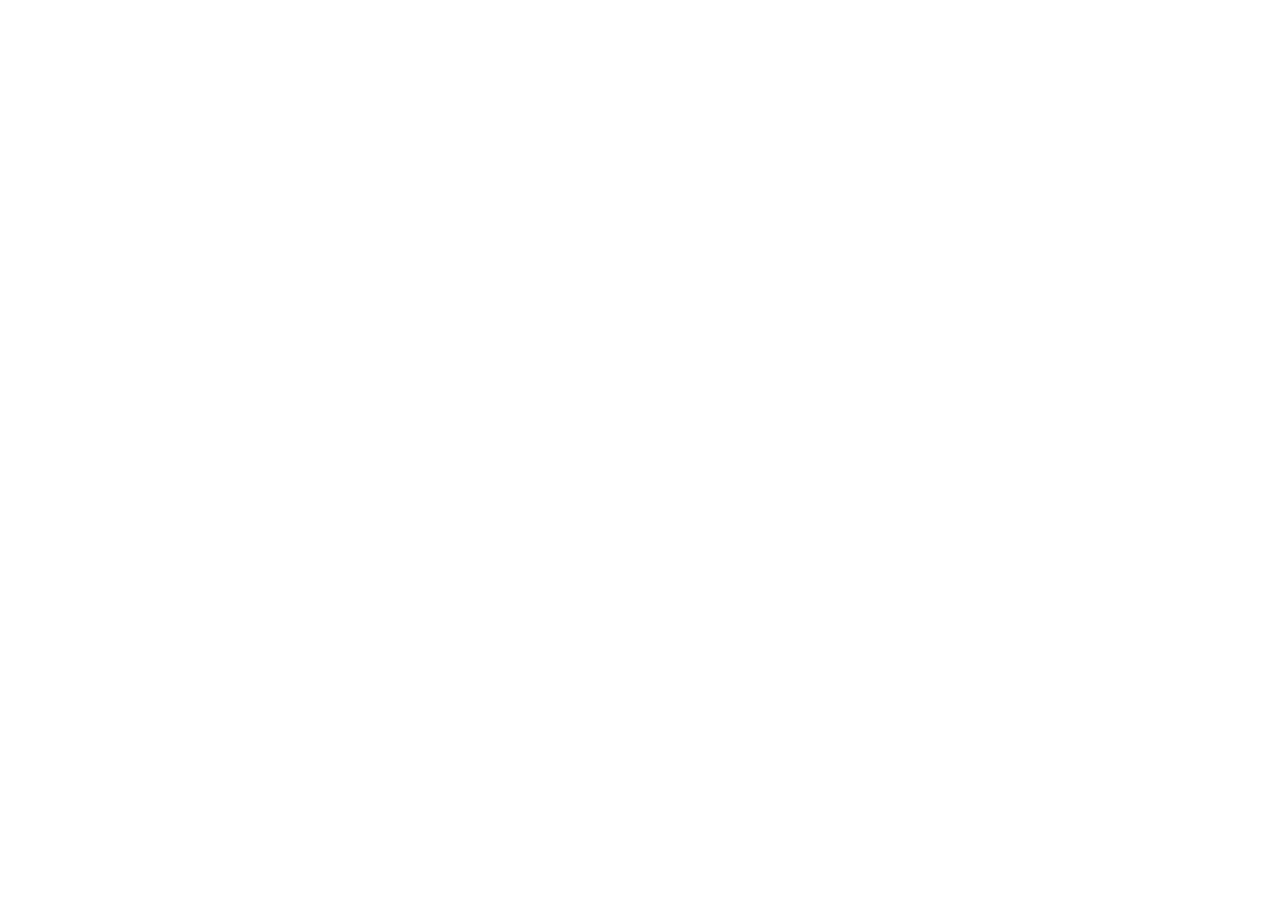
==== index.html @ fcb066a6 "Add files via upload" ====
<!DOCTYPE html>
<html lang="de" data-theme="dark" data-bg="vitrine">
<head>
  <meta charset="utf-8">
  <meta name="viewport" content="width=device-width, initial-scale=1, maximum-scale=1, minimum-scale=1, user-scalable=no, viewport-fit=cover">
  <meta name="theme-color" content="#15122a">
  <meta name="color-scheme" content="dark light">
  <meta name="apple-mobile-web-app-capable" content="yes">
  <meta name="mobile-web-app-capable" content="yes">
  <meta name="apple-mobile-web-app-status-bar-style" content="black-translucent">
  <meta name="apple-mobile-web-app-title" content="Konsolarium">
  <meta name="description" content="Konsolarium – Emulatoren von 1977 bis heute, offline und privat.">
  <title>Konsolarium</title>
  <link rel="manifest" href="manifest.webmanifest">
  <link rel="icon" href="icons/icon-cart-192.png">
  <link rel="apple-touch-icon" href="icons/icon-cart-180.png">
  <link rel="stylesheet" href="css/app.css?v=1.3.0">
  <link rel="stylesheet" href="css/pad.css?v=1.3.0">
</head>
<body>
  <main id="view" aria-live="polite"></main>
  <nav id="tabbar" aria-label="Navigation"></nav>
  <script src="js/i18n.js?v=1.3.0"></script>
  <script src="js/common.js?v=1.3.0"></script>
  <script src="js/backup.js?v=1.3.0"></script>
  <script src="js/systems.js?v=1.3.0"></script>
  <script src="js/art.js?v=1.3.0"></script>
  <script src="js/pad.js?v=1.3.0"></script>
  <script src="js/app.js?v=1.3.0"></script>
</body>
</html>
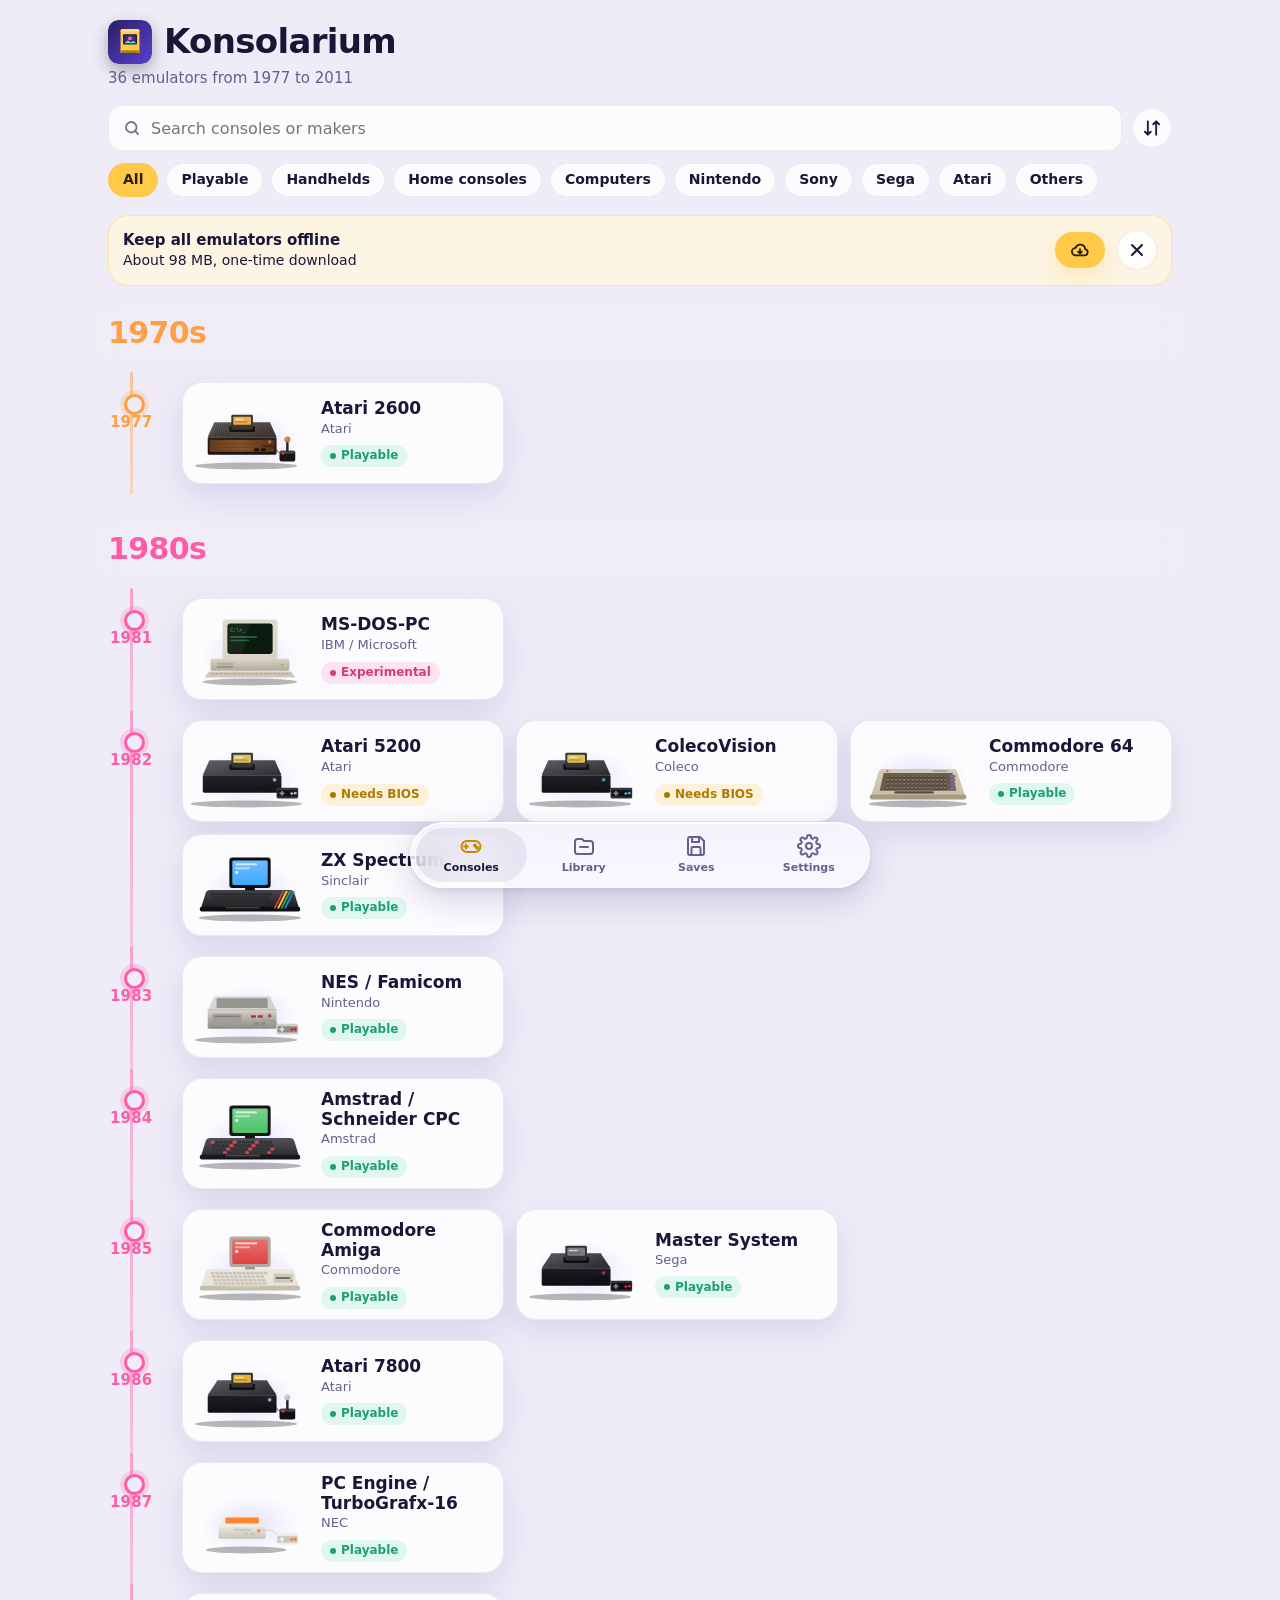
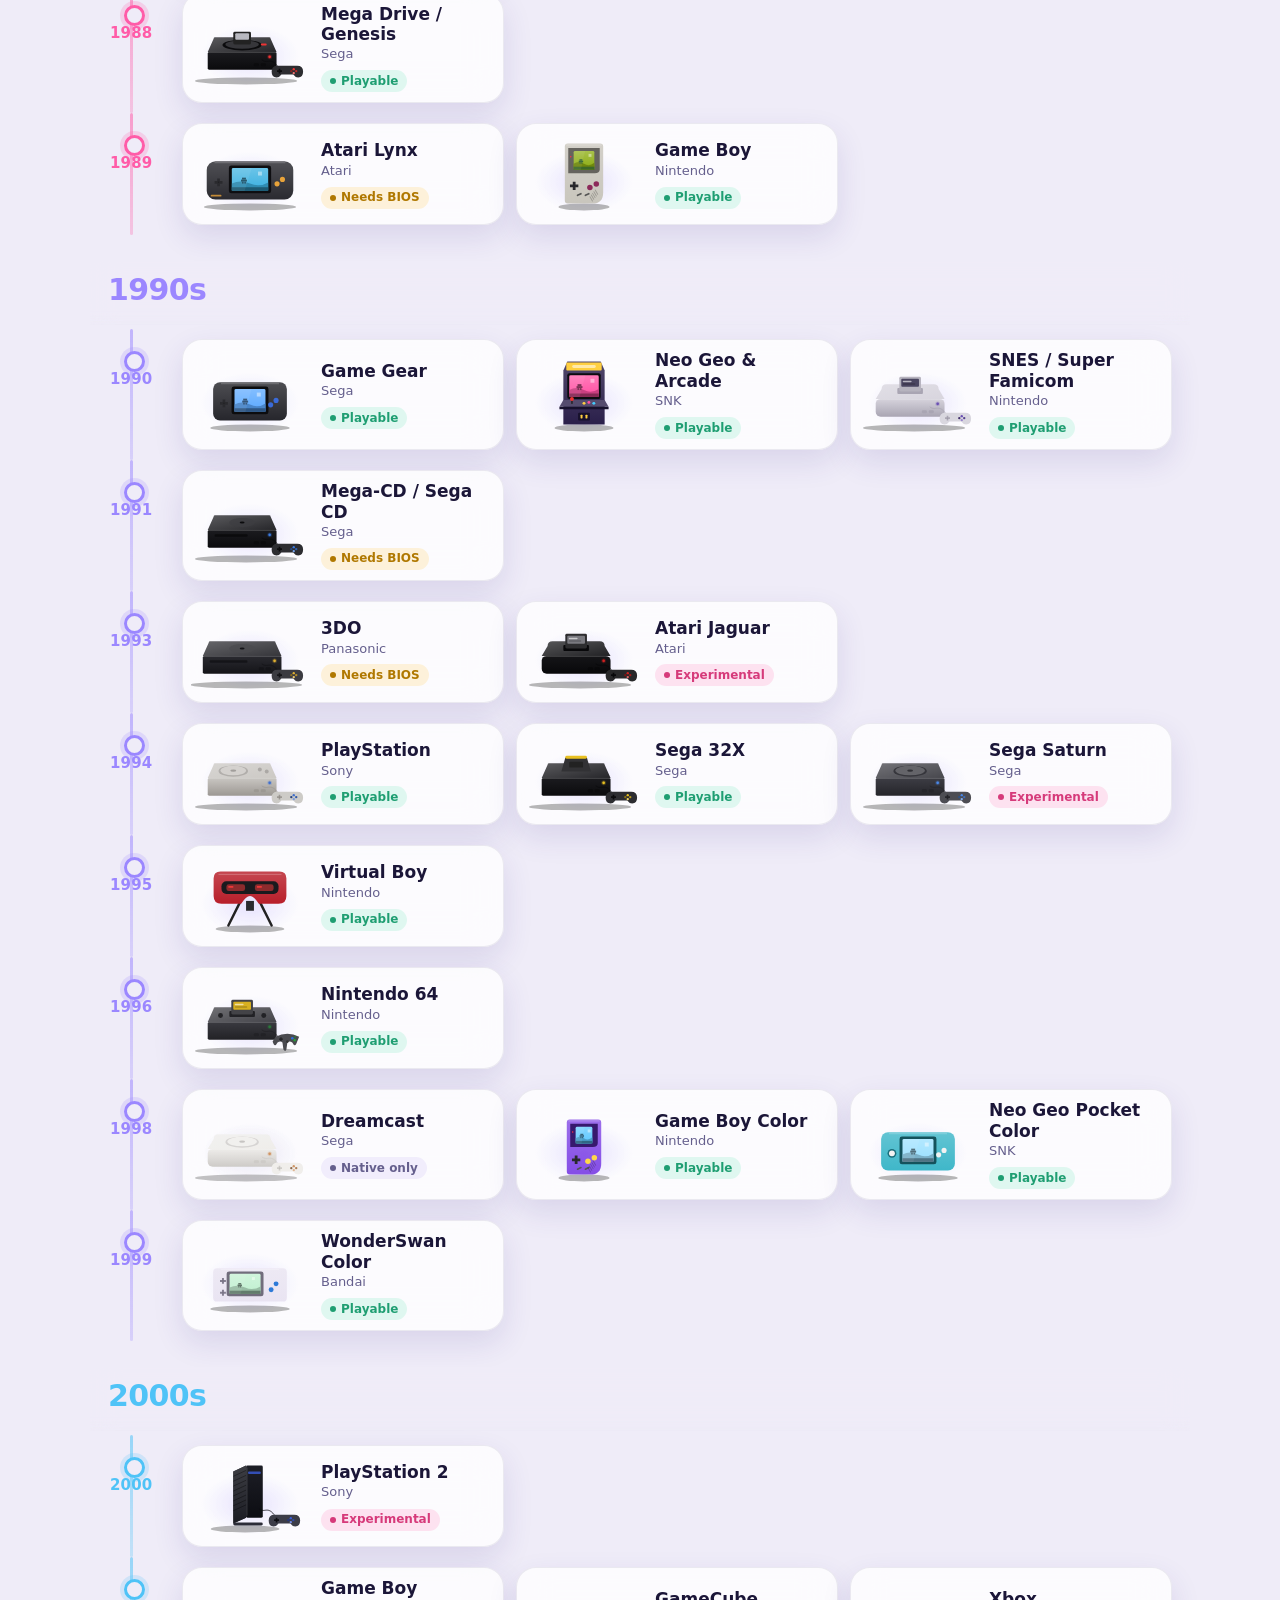
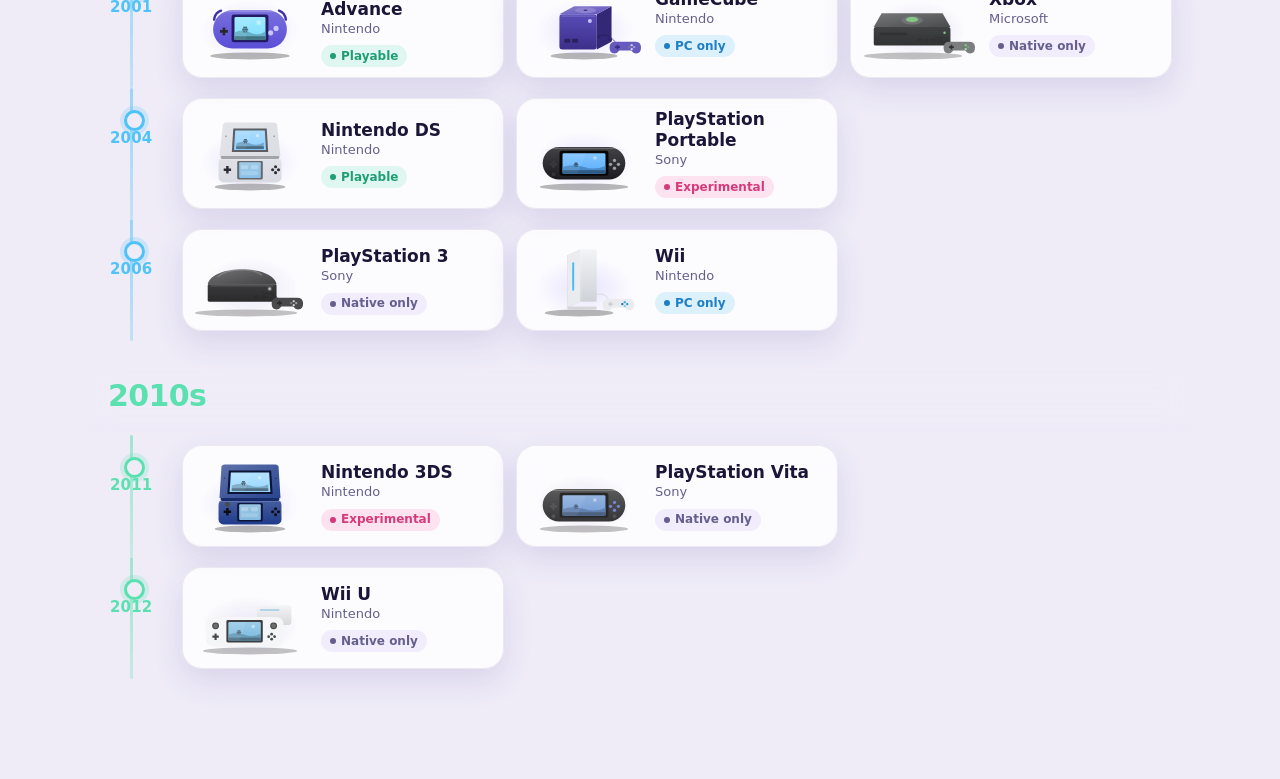
==== commit 2c127806: "Add files via upload" ====
--- a/index.html
+++ b/index.html
@@ -14,18 +14,18 @@
   <link rel="manifest" href="manifest.webmanifest">
   <link rel="icon" href="icons/icon-cart-192.png">
   <link rel="apple-touch-icon" href="icons/icon-cart-180.png">
-  <link rel="stylesheet" href="css/app.css?v=1.3.0">
-  <link rel="stylesheet" href="css/pad.css?v=1.3.0">
+  <link rel="stylesheet" href="css/app.css?v=1.3.1">
+  <link rel="stylesheet" href="css/pad.css?v=1.3.1">
 </head>
 <body>
   <main id="view" aria-live="polite"></main>
   <nav id="tabbar" aria-label="Navigation"></nav>
-  <script src="js/i18n.js?v=1.3.0"></script>
-  <script src="js/common.js?v=1.3.0"></script>
-  <script src="js/backup.js?v=1.3.0"></script>
-  <script src="js/systems.js?v=1.3.0"></script>
-  <script src="js/art.js?v=1.3.0"></script>
-  <script src="js/pad.js?v=1.3.0"></script>
-  <script src="js/app.js?v=1.3.0"></script>
+  <script src="js/i18n.js?v=1.3.1"></script>
+  <script src="js/common.js?v=1.3.1"></script>
+  <script src="js/backup.js?v=1.3.1"></script>
+  <script src="js/systems.js?v=1.3.1"></script>
+  <script src="js/art.js?v=1.3.1"></script>
+  <script src="js/pad.js?v=1.3.1"></script>
+  <script src="js/app.js?v=1.3.1"></script>
 </body>
 </html>
--- a/css/app.css
+++ b/css/app.css
@@ -0,0 +1,624 @@
+/* Konsolarium – Gestaltung */
+
+:root {
+  --font: ui-rounded, "SF Pro Rounded", "Nunito", "Varela Round", system-ui, -apple-system, "Segoe UI", Roboto, "Noto Sans", sans-serif;
+  --gold: #ffc94a;
+  --gold-ink: #2b1d00;
+  --cyan: #5be0e6;
+  --pink: #ff5ca8;
+  --mint: #5be0b0;
+  --red: #ff5c7a;
+  --violet: #9b87ff;
+  --r-xl: 26px;
+  --r-lg: 20px;
+  --r-md: 14px;
+  --r-sm: 10px;
+  --safe-t: env(safe-area-inset-top, 0px);
+  --safe-b: env(safe-area-inset-bottom, 0px);
+  --safe-l: env(safe-area-inset-left, 0px);
+  --safe-r: env(safe-area-inset-right, 0px);
+  --tabbar-h: 64px;
+}
+
+[data-theme="dark"] {
+  color-scheme: dark;
+  --bg: #15122a;
+  --bg2: #1d1938;
+  --surface: rgba(38, 33, 72, 0.72);
+  --surface-solid: #262146;
+  --surface2: #322b5e;
+  --line: rgba(255, 255, 255, 0.08);
+  --line2: rgba(255, 255, 255, 0.14);
+  --text: #f2efff;
+  --muted: #a29bcb;
+  --accent-text: #ffc94a;
+  --shadow: 0 12px 30px rgba(5, 3, 20, 0.45);
+  --plinth: radial-gradient(60% 55% at 50% 60%, rgba(155, 135, 255, 0.22), transparent 70%);
+}
+
+[data-theme="light"] {
+  color-scheme: light;
+  --bg: #efecf8;
+  --bg2: #e3ddf5;
+  --surface: rgba(255, 255, 255, 0.8);
+  --surface-solid: #ffffff;
+  --surface2: #f1edfc;
+  --line: rgba(30, 20, 80, 0.08);
+  --line2: rgba(30, 20, 80, 0.16);
+  --text: #1b1638;
+  --muted: #655f8d;
+  --accent-text: #8a5a00;
+  --shadow: 0 12px 30px rgba(60, 40, 140, 0.12);
+  --plinth: radial-gradient(60% 55% at 50% 60%, rgba(120, 90, 255, 0.16), transparent 70%);
+}
+
+* { box-sizing: border-box; -webkit-tap-highlight-color: transparent; }
+[hidden] { display: none !important; }
+
+html, body {
+  margin: 0;
+  height: 100%;
+  background: var(--bg);
+  color: var(--text);
+  font-family: var(--font);
+  font-size: 16px;
+  line-height: 1.4;
+  -webkit-text-size-adjust: 100%;
+  text-size-adjust: 100%;
+  touch-action: manipulation;
+  overscroll-behavior: none;
+  -webkit-user-select: none;
+  user-select: none;
+  -webkit-touch-callout: none;
+}
+
+input, textarea, select { font: inherit; color: inherit; -webkit-user-select: text; user-select: text; }
+input, textarea { font-size: 16px; } /* verhindert Auto-Zoom auf iOS */
+button { font: inherit; color: inherit; background: none; border: 0; padding: 0; cursor: pointer; touch-action: manipulation; }
+:focus-visible { outline: 2px solid var(--gold); outline-offset: 2px; border-radius: 8px; }
+svg { display: block; }
+
+/* ---------- Hintergründe ---------- */
+#bg { position: fixed; inset: 0; z-index: -1; pointer-events: none; background: var(--bg); }
+#bg::after { content: ""; position: absolute; inset: 0; }
+
+[data-bg="vitrine"] #bg {
+  background:
+    radial-gradient(80% 50% at 85% 0%, rgba(155, 135, 255, 0.28), transparent 60%),
+    radial-gradient(70% 45% at 0% 100%, rgba(255, 92, 168, 0.16), transparent 60%),
+    var(--bg);
+}
+[data-bg="vitrine"] #bg::after { background: repeating-linear-gradient(0deg, rgba(255, 255, 255, 0.025) 0 1px, transparent 1px 3px); }
+[data-theme="light"][data-bg="vitrine"] #bg::after { background: repeating-linear-gradient(0deg, rgba(40, 20, 120, 0.025) 0 1px, transparent 1px 3px); }
+
+[data-bg="sunset"] #bg { background: linear-gradient(180deg, #1a0f3d 0%, #3d1757 45%, #8c2a6e 78%, #ff8a4a 100%); }
+[data-theme="light"][data-bg="sunset"] #bg { background: linear-gradient(180deg, #fff3ea 0%, #ffd9e6 55%, #ffc2a0 100%); }
+[data-bg="sunset"] #bg::after {
+  top: 62%;
+  background:
+    linear-gradient(transparent 0 calc(100% - 1px), rgba(255, 79, 163, 0.35) 0) 0 0 / 100% 28px,
+    linear-gradient(90deg, transparent 0 calc(100% - 1px), rgba(255, 79, 163, 0.35) 0) 0 0 / 48px 100%;
+  transform: perspective(300px) rotateX(55deg);
+  transform-origin: top;
+  opacity: 0.8;
+}
+
+[data-bg="grid"] #bg {
+  background:
+    linear-gradient(var(--line) 1px, transparent 1px) 0 0 / 22px 22px,
+    linear-gradient(90deg, var(--line) 1px, transparent 1px) 0 0 / 22px 22px,
+    radial-gradient(60% 40% at 50% 0%, rgba(91, 224, 230, 0.18), transparent 70%),
+    var(--bg);
+}
+
+[data-bg="ocean"] #bg {
+  background:
+    radial-gradient(70% 40% at 20% 0%, rgba(79, 195, 247, 0.32), transparent 65%),
+    radial-gradient(60% 50% at 100% 100%, rgba(91, 224, 176, 0.18), transparent 60%),
+    linear-gradient(180deg, #0c1f3d, #08142a);
+}
+[data-theme="light"][data-bg="ocean"] #bg { background: radial-gradient(70% 40% at 20% 0%, rgba(79, 195, 247, 0.35), transparent 65%), linear-gradient(180deg, #e6f4ff, #d6ecfb); }
+
+[data-bg="aurora"] #bg {
+  background:
+    radial-gradient(50% 35% at 15% 10%, rgba(91, 224, 176, 0.30), transparent 70%),
+    radial-gradient(45% 35% at 85% 25%, rgba(155, 135, 255, 0.32), transparent 70%),
+    radial-gradient(60% 40% at 50% 100%, rgba(79, 195, 247, 0.16), transparent 70%),
+    var(--bg);
+}
+
+[data-bg="plain"] #bg { background: var(--bg); }
+
+/* ---------- Grundlayout ---------- */
+#view {
+  min-height: 100%;
+  padding: calc(var(--safe-t) + 14px) calc(var(--safe-r) + 18px) calc(var(--tabbar-h) + var(--safe-b) + 28px) calc(var(--safe-l) + 18px);
+  max-width: 1100px;
+  margin: 0 auto;
+}
+.page-enter { animation: pageIn 0.28s ease-out; }
+@keyframes pageIn { from { opacity: 0; transform: translateY(8px); } to { opacity: 1; transform: none; } }
+
+.topbar { display: flex; align-items: center; gap: 10px; min-height: 44px; margin-bottom: 6px; }
+.topbar .back {
+  display: inline-flex; align-items: center; gap: 4px; height: 38px; padding: 0 12px 0 8px;
+  border-radius: 19px; background: var(--surface); border: 1px solid var(--line); color: var(--text); font-weight: 600;
+  -webkit-backdrop-filter: blur(16px); backdrop-filter: blur(16px);
+}
+[dir="rtl"] .topbar .back svg { transform: scaleX(-1); }
+.topbar .spacer { flex: 1; }
+
+.brand { display: flex; align-items: center; gap: 12px; margin: 6px 0 2px; }
+.brand-icon { width: 44px; height: 44px; border-radius: 11px; overflow: hidden; box-shadow: 0 6px 16px rgba(0, 0, 0, 0.3); flex: none; }
+.brand-icon svg { width: 100%; height: 100%; }
+.title-xl { font-size: 34px; line-height: 1.05; font-weight: 800; letter-spacing: -0.02em; margin: 0; }
+.tagline { color: var(--muted); font-size: 15px; margin: 4px 0 16px; }
+.h2 { font-size: 24px; font-weight: 800; letter-spacing: -0.01em; margin: 26px 0 10px; }
+.h3 { font-size: 15px; font-weight: 700; color: var(--muted); margin: 22px 4px 8px; }
+.muted { color: var(--muted); }
+.small { font-size: 13px; }
+
+/* Suche + Chips */
+.search {
+  min-width: 0;
+  display: flex; align-items: center; gap: 8px; height: 46px; padding: 0 14px; border-radius: var(--r-md);
+  background: var(--surface); border: 1px solid var(--line); -webkit-backdrop-filter: blur(16px); backdrop-filter: blur(16px);
+}
+.search svg { width: 18px; height: 18px; opacity: 0.6; flex: none; }
+.search input { flex: 1; min-width: 0; border: 0; outline: 0; background: transparent; height: 100%; }
+.search .clear { width: 26px; height: 26px; border-radius: 13px; display: grid; place-items: center; opacity: 0.6; }
+
+.chips { display: flex; gap: 8px; overflow-x: auto; padding: 12px 2px 4px; margin: 0 -2px; scrollbar-width: none; }
+.chips::-webkit-scrollbar { display: none; }
+.chip {
+  flex: none; height: 34px; padding: 0 14px; border-radius: 17px; font-size: 14px; font-weight: 600;
+  background: var(--surface); border: 1px solid var(--line); color: var(--text); white-space: nowrap;
+}
+.chip[aria-pressed="true"] { background: var(--gold); color: var(--gold-ink); border-color: transparent; }
+.chip.icon { display: inline-flex; align-items: center; gap: 6px; }
+.chip.icon svg { width: 16px; height: 16px; }
+
+/* ---------- Zeitleiste ---------- */
+.timeline { margin-top: 10px; }
+.decade { --dc: #9b87ff; position: relative; padding-bottom: 8px; }
+.decade-title {
+  position: sticky; top: calc(var(--safe-t)); z-index: 3;
+  margin: 18px -18px 4px; padding: 8px 18px;
+  font-size: 30px; font-weight: 900; letter-spacing: -0.02em; color: var(--dc);
+  background: linear-gradient(var(--bg) 60%, transparent);
+}
+.decade-title {
+  background: color-mix(in srgb, var(--bg) 82%, transparent);
+  -webkit-backdrop-filter: blur(14px); backdrop-filter: blur(14px);
+  -webkit-mask-image: linear-gradient(#000 78%, transparent); mask-image: linear-gradient(#000 78%, transparent);
+  padding-bottom: 14px;
+}
+.year { display: grid; grid-template-columns: 62px 1fr; gap: 0 12px; position: relative; }
+.year::before {
+  content: ""; position: absolute; inset-inline-start: 22px; top: 0; bottom: 0; width: 3px; border-radius: 2px;
+  background: linear-gradient(var(--dc), color-mix(in srgb, var(--dc) 50%, transparent));
+  opacity: 0.55;
+}
+.year-mark { position: relative; padding-top: 18px; }
+.year-mark::before {
+  content: ""; position: absolute; inset-inline-start: 16px; top: 22px; width: 15px; height: 15px; border-radius: 50%;
+  background: var(--bg); border: 3px solid var(--dc); box-shadow: 0 0 0 4px color-mix(in srgb, var(--dc) 20%, transparent);
+}
+.year-mark span {
+  display: block; margin-top: 22px; margin-inline-start: 2px; font-weight: 800; font-size: 15px; color: var(--dc);
+  font-variant-numeric: tabular-nums; letter-spacing: 0.01em;
+}
+.year-cards { display: grid; gap: 12px; padding: 10px 0; grid-template-columns: 1fr; }
+@media (min-width: 700px) { .year-cards { grid-template-columns: repeat(2, 1fr); } }
+@media (min-width: 1000px) { .year-cards { grid-template-columns: repeat(3, 1fr); } }
+
+.sys-card {
+  display: grid; grid-template-columns: 118px 1fr; align-items: center; gap: 12px; width: 100%; text-align: start;
+  padding: 10px 14px 10px 8px; border-radius: var(--r-lg); background: var(--surface); border: 1px solid var(--line);
+  -webkit-backdrop-filter: blur(18px); backdrop-filter: blur(18px); box-shadow: var(--shadow);
+  transition: transform 0.15s ease;
+}
+.sys-card:active { transform: scale(0.98); }
+.sys-art { position: relative; height: 80px; background: var(--plinth); border-radius: 14px; }
+.sys-art svg { width: 100%; height: 100%; }
+.sys-card.native .sys-art { filter: saturate(0.6); opacity: 0.85; }
+.sys-name { font-size: 17px; font-weight: 750; line-height: 1.2; }
+.sys-maker { font-size: 13px; color: var(--muted); margin-top: 1px; }
+.sys-tags { display: flex; flex-wrap: wrap; gap: 6px; margin-top: 7px; }
+
+.pill {
+  display: inline-flex; align-items: center; gap: 5px; height: 22px; padding: 0 9px; border-radius: 11px; font-size: 12px; font-weight: 700;
+  background: var(--surface2); color: var(--muted); white-space: nowrap;
+}
+.pill::before { content: ""; width: 6px; height: 6px; border-radius: 50%; background: currentColor; }
+.pill.count::before, .pill.plain::before { display: none; }
+.pill.ready { color: #1f9e72; background: color-mix(in srgb, var(--mint) 18%, transparent); }
+[data-theme="dark"] .pill.ready { color: var(--mint); }
+.pill.bios { color: #b07800; background: color-mix(in srgb, var(--gold) 20%, transparent); }
+[data-theme="dark"] .pill.bios { color: var(--gold); }
+.pill.exp { color: #d63a7a; background: color-mix(in srgb, var(--pink) 16%, transparent); }
+[data-theme="dark"] .pill.exp { color: var(--pink); }
+.pill.native { color: var(--muted); }
+.pill.pc { color: #1f7fc4; background: color-mix(in srgb, #4fc3f7 18%, transparent); }
+[data-theme="dark"] .pill.pc { color: #4fc3f7; }
+.pill.count { color: var(--text); }
+
+.empty { text-align: center; padding: 48px 20px; color: var(--muted); }
+.empty .big { font-size: 20px; font-weight: 800; color: var(--text); margin: 14px 0 6px; }
+.empty .art { width: 180px; margin: 0 auto; }
+.empty p { max-width: 34ch; margin: 0 auto 18px; }
+
+/* Offline-Hinweis */
+.notice {
+  display: flex; gap: 12px; align-items: center; padding: 14px; border-radius: var(--r-lg); margin: 14px 0 4px;
+  background: color-mix(in srgb, var(--gold) 14%, var(--surface)); border: 1px solid color-mix(in srgb, var(--gold) 40%, transparent);
+}
+.notice .txt { flex: 1; font-size: 14px; }
+.notice .txt b { display: block; font-size: 15px; }
+
+/* ---------- Buttons ---------- */
+.btn {
+  display: inline-flex; align-items: center; justify-content: center; gap: 8px; height: 48px; padding: 0 20px; border-radius: 24px;
+  font-weight: 750; font-size: 16px; background: var(--surface2); color: var(--text); border: 1px solid var(--line);
+  transition: transform 0.12s ease, opacity 0.2s;
+}
+.btn:active { transform: scale(0.97); }
+.btn svg { width: 20px; height: 20px; }
+.btn.primary { background: var(--gold); color: var(--gold-ink); border-color: transparent; box-shadow: 0 8px 22px rgba(255, 201, 74, 0.3); }
+.btn.danger { background: var(--red); color: #fff; border-color: transparent; }
+.btn.small { height: 36px; padding: 0 14px; font-size: 14px; }
+.btn.block { width: 100%; }
+.btn[disabled] { opacity: 0.45; pointer-events: none; filter: grayscale(0.6); }
+.btn-row { display: flex; gap: 10px; flex-wrap: wrap; }
+.btn-row .btn { flex: 1 1 140px; }
+
+.icon-btn {
+  width: 40px; height: 40px; border-radius: 20px; display: grid; place-items: center;
+  background: var(--surface); border: 1px solid var(--line); -webkit-backdrop-filter: blur(16px); backdrop-filter: blur(16px);
+}
+.icon-btn svg { width: 20px; height: 20px; }
+.fab {
+  width: 52px; height: 52px; border-radius: 26px; display: grid; place-items: center; background: var(--gold); color: var(--gold-ink);
+  box-shadow: 0 10px 24px rgba(255, 201, 74, 0.35);
+}
+.fab svg { width: 26px; height: 26px; }
+
+/* ---------- Detailseite Konsole ---------- */
+.detail-hero { position: relative; text-align: center; padding: 8px 0 4px; }
+.detail-hero .art {
+  max-width: 420px; margin: 0 auto; aspect-ratio: 3 / 2;
+  background: radial-gradient(55% 50% at 50% 62%, color-mix(in srgb, var(--dc) 35%, transparent), transparent 72%);
+}
+.detail-hero .art svg { width: 100%; height: 100%; }
+.detail-hero .year-big { font-size: 15px; font-weight: 800; color: var(--dc); font-variant-numeric: tabular-nums; }
+.detail-hero h1 { font-size: 30px; font-weight: 850; margin: 2px 0 2px; letter-spacing: -0.02em; }
+.detail-hero .maker { color: var(--muted); }
+.detail-hero .sys-tags { justify-content: center; margin-top: 10px; }
+
+.note {
+  padding: 12px 14px; border-radius: var(--r-md); background: var(--surface); border: 1px solid var(--line); font-size: 14px; margin: 14px 0 0;
+  border-inline-start: 4px solid var(--dc, var(--violet));
+}
+.native-list { display: flex; flex-wrap: wrap; gap: 8px; margin-top: 8px; }
+.native-list .pill { height: 28px; padding: 0 12px; font-size: 13px; color: var(--text); }
+.native-list .pill::before { display: none; }
+
+.facts { display: grid; grid-template-columns: repeat(2, 1fr); gap: 10px; margin-top: 18px; }
+@media (min-width: 640px) { .facts { grid-template-columns: repeat(3, 1fr); } }
+.fact { padding: 12px 14px; border-radius: var(--r-md); background: var(--surface); border: 1px solid var(--line); min-width: 0; }
+.fact .k { font-size: 12px; color: var(--muted); font-weight: 600; }
+.fact .v { font-size: 15px; font-weight: 700; margin-top: 2px; overflow-wrap: anywhere; }
+.fact.wide { grid-column: 1 / -1; }
+.ext-list { display: flex; flex-wrap: wrap; gap: 6px; margin-top: 6px; }
+.ext-list span { font-size: 12px; font-weight: 700; padding: 3px 8px; border-radius: 8px; background: var(--surface2); }
+
+/* ---------- Listen (Einstellungen, Bibliothek) ---------- */
+.group {
+  border-radius: var(--r-lg); background: var(--surface); border: 1px solid var(--line); overflow: hidden;
+  -webkit-backdrop-filter: blur(18px); backdrop-filter: blur(18px);
+}
+.row {
+  display: flex; align-items: center; gap: 12px; width: 100%; min-height: 54px; padding: 10px 14px; text-align: start;
+  border-bottom: 1px solid var(--line); position: relative;
+}
+.row:last-child { border-bottom: 0; }
+button.row:active, a.row:active { background: var(--surface2); }
+.row .ico { width: 32px; height: 32px; border-radius: 9px; display: grid; place-items: center; flex: none; color: #fff; }
+.row .ico svg { width: 18px; height: 18px; }
+.row .lbl { flex: 1; min-width: 0; }
+.row .lbl .sub { display: block; font-size: 13px; color: var(--muted); margin-top: 1px; }
+.row .val { color: var(--muted); font-size: 15px; text-align: end; }
+.row.stack { flex-wrap: wrap; row-gap: 10px; }
+.row.stack .lbl { flex: 1 0 auto; }
+.row.stack .seg { flex: 1 1 100%; }
+.row .chev { width: 16px; height: 16px; opacity: 0.4; flex: none; }
+[dir="rtl"] .row .chev { transform: scaleX(-1); }
+.row.danger .lbl { color: var(--red); font-weight: 650; }
+.row .flag { font-size: 26px; line-height: 1; width: 34px; text-align: center; }
+.row.selected { background: color-mix(in srgb, var(--gold) 16%, transparent); }
+.row.selected .lbl { font-weight: 750; }
+.row .check { width: 24px; height: 24px; border-radius: 12px; background: var(--gold); color: var(--gold-ink); display: grid; place-items: center; }
+.row .check svg { width: 15px; height: 15px; }
+
+/* Schiebeschalter */
+.switch { position: relative; width: 52px; height: 32px; flex: none; }
+.switch input { position: absolute; inset: 0; opacity: 0; margin: 0; cursor: pointer; z-index: 1; }
+.switch .track { position: absolute; inset: 0; border-radius: 16px; background: var(--line2); transition: background 0.2s; }
+.switch .knob { position: absolute; top: 3px; inset-inline-start: 3px; width: 26px; height: 26px; border-radius: 13px; background: #fff; box-shadow: 0 2px 6px rgba(0, 0, 0, 0.3); transition: transform 0.22s cubic-bezier(.3, 1.4, .5, 1); }
+.switch input:checked + .track { background: var(--mint); }
+.switch input:checked + .track + .knob { transform: translateX(20px); }
+[dir="rtl"] .switch input:checked + .track + .knob { transform: translateX(-20px); }
+
+/* Segment-Auswahl */
+.seg { display: flex; padding: 3px; border-radius: 12px; background: var(--surface2); gap: 3px; }
+.seg button { flex: 1; height: 34px; border-radius: 9px; font-size: 14px; font-weight: 650; color: var(--muted); }
+.seg button[aria-pressed="true"] { background: var(--surface-solid); color: var(--text); box-shadow: 0 2px 8px rgba(0, 0, 0, 0.12); }
+
+/* Bibliothek */
+.lib-tools { display: flex; gap: 10px; align-items: center; margin-top: 12px; }
+.lib-tools .search { flex: 1; }
+.lib-meta { display: flex; justify-content: space-between; align-items: center; margin: 14px 4px 8px; font-size: 13px; color: var(--muted); }
+.select {
+  appearance: none; -webkit-appearance: none; height: 34px; padding: 0 30px 0 12px; border-radius: 17px; font-size: 14px; font-weight: 600;
+  background: var(--surface) url('data:image/svg+xml;utf8,<svg xmlns="http://www.w3.org/2000/svg" viewBox="0 0 20 20"><path d="M5 8l5 5 5-5" stroke="%23999" stroke-width="2" fill="none" stroke-linecap="round"/></svg>') no-repeat right 8px center / 16px;
+  border: 1px solid var(--line); color: var(--text);
+}
+[dir="rtl"] .select { background-position: left 8px center; padding: 0 12px 0 30px; }
+.game-row { display: flex; align-items: center; gap: 12px; padding: 10px 12px; border-bottom: 1px solid var(--line); }
+.game-row:last-child { border-bottom: 0; }
+.game-row .thumb { width: 72px; height: 48px; flex: none; border-radius: 10px; background: var(--plinth); overflow: hidden; display: grid; place-items: center; }
+.game-row .thumb img { width: 100%; height: 100%; object-fit: cover; image-rendering: pixelated; }
+.game-row .thumb svg { width: 100%; height: 100%; }
+.game-row .info { flex: 1; min-width: 0; text-align: start; }
+.game-row .name { font-weight: 700; font-size: 16px; white-space: nowrap; overflow: hidden; text-overflow: ellipsis; }
+.game-row .sub { font-size: 13px; color: var(--muted); white-space: nowrap; overflow: hidden; text-overflow: ellipsis; }
+.game-row .star { width: 30px; height: 30px; display: grid; place-items: center; color: var(--gold); }
+.game-row .star svg { width: 18px; height: 18px; }
+.play-btn { width: 40px; height: 40px; border-radius: 20px; background: var(--gold); color: var(--gold-ink); display: grid; place-items: center; flex: none; }
+.play-btn svg { width: 18px; height: 18px; }
+[dir="rtl"] .play-btn svg { transform: scaleX(-1); }
+
+/* Spielstände */
+.save-grid { display: grid; grid-template-columns: repeat(auto-fill, minmax(156px, 1fr)); gap: 12px; }
+.save-card { border-radius: var(--r-lg); overflow: hidden; background: var(--surface); border: 1px solid var(--line); text-align: start; }
+.save-card .shot { aspect-ratio: 4 / 3; background: #000; display: grid; place-items: center; }
+.save-card .shot img { width: 100%; height: 100%; object-fit: contain; image-rendering: pixelated; }
+.save-card .shot svg { width: 80%; }
+.save-card .meta { padding: 8px 10px 10px; }
+.save-card .meta b { display: block; font-size: 14px; white-space: nowrap; overflow: hidden; text-overflow: ellipsis; }
+.save-card .meta span { font-size: 12px; color: var(--muted); }
+.save-card .kind { display: inline-block; font-size: 11px; font-weight: 700; padding: 1px 7px; border-radius: 6px; background: var(--surface2); margin-top: 4px; }
+
+/* Design-Auswahl */
+.swatches { display: grid; grid-template-columns: repeat(3, 1fr); gap: 10px; }
+.swatch { border-radius: var(--r-md); overflow: hidden; border: 2px solid transparent; background: var(--surface); text-align: center; padding-bottom: 8px; font-size: 13px; font-weight: 650; }
+.swatch .pv { height: 70px; margin-bottom: 6px; }
+.swatch[aria-pressed="true"] { border-color: var(--gold); }
+.icons-grid { display: grid; grid-template-columns: repeat(auto-fill, minmax(86px, 1fr)); gap: 12px; }
+.icon-pick { text-align: center; font-size: 12px; font-weight: 650; }
+.icon-pick .ic { width: 72px; height: 72px; margin: 0 auto 6px; border-radius: 17px; overflow: hidden; border: 3px solid transparent; }
+.icon-pick .ic svg { width: 100%; height: 100%; }
+.icon-pick[aria-pressed="true"] .ic { border-color: var(--gold); box-shadow: 0 0 0 3px color-mix(in srgb, var(--gold) 30%, transparent); }
+
+/* Über */
+.about-head { text-align: center; padding: 10px 0 4px; }
+.about-head .ic { width: 96px; height: 96px; border-radius: 22px; overflow: hidden; margin: 0 auto 12px; box-shadow: var(--shadow); }
+.about-head .ic svg { width: 100%; height: 100%; }
+.made-by { font-size: 17px; margin-top: 8px; }
+.kerem-btn {
+  font-weight: 850; color: var(--accent-text); padding: 2px 6px; border-radius: 8px;
+  background: color-mix(in srgb, var(--gold) 18%, transparent); text-decoration: underline; text-decoration-thickness: 2px; text-underline-offset: 3px;
+}
+.prose p { margin: 0 0 12px; }
+.prose { padding: 14px 16px; }
+.src-item { padding: 12px 14px; border-bottom: 1px solid var(--line); }
+.src-item:last-child { border-bottom: 0; }
+.src-item b { display: block; }
+.src-item span { font-size: 13px; color: var(--muted); }
+
+/* ---------- Tableiste: schwebende Glas-Kapsel ---------- */
+#tabbar {
+  position: fixed; z-index: 20; left: 50%; bottom: max(12px, calc(var(--safe-b) - 6px)); transform: translateX(-50%);
+  width: min(calc(100% - var(--safe-l) - var(--safe-r) - 28px), 460px);
+  padding: 5px; border-radius: 999px;
+  background: color-mix(in srgb, var(--bg) 52%, transparent);
+  -webkit-backdrop-filter: blur(18px) saturate(1.8); backdrop-filter: blur(18px) saturate(1.8);
+  border: 1px solid rgba(255, 255, 255, 0.14);
+  box-shadow: 0 12px 34px rgba(0, 0, 0, 0.38), 0 2px 8px rgba(0, 0, 0, 0.18), inset 0 1px 0 rgba(255, 255, 255, 0.1);
+}
+#tabbar .tabs { display: flex; gap: 2px; width: 100%; }
+#tabbar button {
+  flex: 1; min-width: 0; height: 54px; border-radius: 999px; display: flex; flex-direction: column; align-items: center; justify-content: center;
+  gap: 2px; font-size: 11px; font-weight: 650; color: var(--muted); transition: background-color 0.2s, color 0.2s;
+}
+#tabbar button span { max-width: 100%; overflow: hidden; text-overflow: ellipsis; white-space: nowrap; padding: 0 4px; }
+#tabbar button svg { width: 24px; height: 24px; flex: none; }
+#tabbar button[aria-current="page"] { color: var(--text); background: rgba(255, 255, 255, 0.1); }
+#tabbar button[aria-current="page"] svg { color: var(--gold); filter: drop-shadow(0 2px 6px rgba(255, 201, 74, 0.45)); }
+[data-theme="light"] #tabbar {
+  background: color-mix(in srgb, #ffffff 58%, transparent);
+  border-color: rgba(255, 255, 255, 0.7);
+  box-shadow: 0 12px 34px rgba(40, 28, 100, 0.18), 0 2px 8px rgba(40, 28, 100, 0.08), inset 0 1px 0 rgba(255, 255, 255, 0.8);
+}
+[data-theme="light"] #tabbar button[aria-current="page"] { background: rgba(40, 28, 100, 0.08); }
+[data-theme="light"] #tabbar button[aria-current="page"] svg { color: #c98a00; filter: none; }
+@media (prefers-reduced-transparency: reduce) {
+  #tabbar { background: var(--bg); -webkit-backdrop-filter: none; backdrop-filter: none; }
+}
+@media (orientation: landscape) and (max-height: 500px) {
+  :root { --tabbar-h: 48px; }
+  #tabbar { width: min(calc(100% - var(--safe-l) - var(--safe-r) - 28px), 560px); }
+  #tabbar button { height: 42px; flex-direction: row; gap: 6px; font-size: 13px; }
+  #tabbar button svg { width: 20px; height: 20px; }
+  .title-xl { font-size: 28px; }
+}
+
+/* ---------- Dialoge & Sheets ---------- */
+.overlay {
+  position: fixed; inset: 0; z-index: 50; background: rgba(8, 5, 25, 0.55);
+  display: flex; align-items: flex-end; justify-content: center; animation: fadeIn 0.18s ease-out;
+  -webkit-backdrop-filter: blur(4px); backdrop-filter: blur(4px);
+}
+.overlay.center { align-items: center; padding: 20px; }
+@keyframes fadeIn { from { opacity: 0; } to { opacity: 1; } }
+.sheet {
+  width: 100%; max-width: 560px; max-height: calc(100% - var(--safe-t) - 20px); overflow-y: auto; overscroll-behavior: contain;
+  background: var(--surface-solid); color: var(--text); border-radius: var(--r-xl) var(--r-xl) 0 0;
+  padding: 10px 18px calc(var(--safe-b) + 20px); box-shadow: 0 -10px 40px rgba(0, 0, 0, 0.35); animation: sheetUp 0.26s cubic-bezier(.2, .9, .3, 1);
+}
+.sheet .grab { width: 40px; height: 5px; border-radius: 3px; background: var(--line2); margin: 0 auto 10px; }
+@keyframes sheetUp { from { transform: translateY(40px); opacity: 0.4; } to { transform: none; opacity: 1; } }
+.dialog {
+  width: 100%; max-width: 380px; background: var(--surface-solid); border-radius: var(--r-xl); padding: 22px 20px 18px;
+  box-shadow: 0 20px 60px rgba(0, 0, 0, 0.4); animation: pop 0.22s cubic-bezier(.2, 1.3, .4, 1); text-align: center;
+}
+@keyframes pop { from { transform: scale(0.92); opacity: 0; } to { transform: none; opacity: 1; } }
+.dialog h3 { margin: 0 0 8px; font-size: 20px; }
+.dialog p { margin: 0 0 18px; color: var(--muted); }
+.dialog .btn-row .btn { flex: 1 1 120px; }
+.dialog .warn-ico { width: 54px; height: 54px; border-radius: 27px; margin: 0 auto 12px; display: grid; place-items: center; background: color-mix(in srgb, var(--red) 18%, transparent); color: var(--red); }
+.dialog .warn-ico svg { width: 28px; height: 28px; }
+.field { display: block; text-align: start; margin-bottom: 14px; }
+.field span { display: block; font-size: 13px; font-weight: 650; color: var(--muted); margin: 0 4px 6px; }
+.field input, .field textarea {
+  width: 100%; border-radius: var(--r-md); border: 1px solid var(--line2); background: var(--surface2); padding: 12px 14px; outline: 0;
+}
+.field textarea { min-height: 110px; font-family: ui-monospace, "SF Mono", Menlo, Consolas, monospace; font-size: 16px; text-transform: uppercase; resize: vertical; }
+.field input:focus, .field textarea:focus { border-color: var(--gold); }
+.pick-list { display: grid; gap: 8px; margin: 10px 0 14px; }
+.pick-list button { display: flex; align-items: center; gap: 10px; padding: 8px 10px; border-radius: var(--r-md); background: var(--surface2); text-align: start; font-weight: 650; }
+.pick-list button svg { width: 64px; height: 42px; flex: none; }
+
+/* Toast */
+#toast {
+  position: fixed; left: 50%; bottom: calc(var(--tabbar-h) + var(--safe-b) + 18px); z-index: 90;
+  transform: translate(-50%, 20px); opacity: 0; pointer-events: none; max-width: calc(100% - 40px);
+  padding: 11px 18px; border-radius: 22px; background: #221d42; color: #fff; font-weight: 650; font-size: 15px; text-align: center;
+  box-shadow: 0 10px 30px rgba(0, 0, 0, 0.35); transition: opacity 0.2s, transform 0.25s cubic-bezier(.2, 1.2, .4, 1);
+}
+#toast.show { opacity: 1; transform: translate(-50%, 0); }
+#toast.err { background: var(--red); }
+
+/* Fortschritt */
+.progress { height: 6px; border-radius: 3px; background: var(--line2); overflow: hidden; margin-top: 8px; }
+.progress div { height: 100%; width: 0; background: var(--mint); transition: width 0.2s; }
+
+/* Kerem-Überraschung */
+.kerem-layer { position: fixed; inset: 0; z-index: 80; display: grid; place-items: center; background: rgba(10, 6, 30, 0.6); animation: fadeIn 0.2s; overflow: hidden; }
+.kerem-card {
+  position: relative; width: min(340px, calc(100% - 40px)); padding: 26px 22px 20px; border-radius: 26px; text-align: center; color: #fff;
+  background: linear-gradient(160deg, #3b2470, #1b1433 70%); border: 2px solid rgba(255, 201, 74, 0.6);
+  box-shadow: 0 0 0 6px rgba(255, 92, 168, 0.18), 0 30px 80px rgba(0, 0, 0, 0.5);
+  animation: keremIn 0.6s cubic-bezier(.2, 1.4, .4, 1);
+}
+@keyframes keremIn { 0% { transform: scale(0.3) rotate(-8deg); opacity: 0; } 70% { transform: scale(1.04) rotate(1deg); opacity: 1; } 100% { transform: none; } }
+.kerem-card .avatar { width: 84px; height: 84px; margin: -64px auto 10px; border-radius: 22px; overflow: hidden; border: 3px solid #ffc94a; background: #1b1433; animation: bob 1.6s ease-in-out infinite; }
+@keyframes bob { 50% { transform: translateY(-6px); } }
+.kerem-card h3 { margin: 0 0 6px; font-size: 22px; }
+.kerem-card p { margin: 0 0 14px; color: #d9d2ff; }
+.kerem-card blockquote { margin: 0 0 18px; padding: 12px 14px; border-radius: 14px; background: rgba(255, 255, 255, 0.08); font-size: 16px; font-weight: 700; color: #ffc94a; }
+.px-heart { position: absolute; left: 50%; top: 50%; width: 22px; height: 20px; pointer-events: none; animation: burst var(--d, 1.6s) cubic-bezier(.15, .7, .3, 1) forwards; }
+@keyframes burst {
+  0% { transform: translate(-50%, -50%) scale(0.2); opacity: 1; }
+  80% { opacity: 1; }
+  100% { transform: translate(calc(-50% + var(--x)), calc(-50% + var(--y))) scale(var(--s, 1)) rotate(var(--r, 0deg)); opacity: 0; }
+}
+
+@media (prefers-reduced-motion: reduce) {
+  *, *::before, *::after { animation-duration: 0.01ms !important; transition-duration: 0.01ms !important; }
+}
+
+/* Landscape: Detailseite zweispaltig */
+@media (min-width: 760px) {
+  .detail-wrap { display: grid; grid-template-columns: minmax(280px, 0.9fr) 1.1fr; gap: 26px; align-items: start; }
+}
+@media (min-width: 760px) and (min-height: 640px) {
+  .detail-wrap .detail-hero { position: sticky; top: calc(var(--safe-t) + 10px); }
+}
+
+/* ---------- Sicherung (1.2.0) ---------- */
+.note.warn { --dc: var(--gold); }
+.bk-actions { display: grid; gap: 10px; margin-top: 18px; }
+.bk-actions .btn svg { width: 20px; height: 20px; }
+.bk-prog { display: grid; gap: 6px; font-size: 13px; color: var(--muted); }
+.bk-prog .progress { margin-top: 0; height: 8px; border-radius: 4px; }
+.bk-last { text-align: center; margin: 2px 0 0; }
+.bk-remind {
+  display: grid; grid-template-columns: auto 1fr; gap: 10px 12px; align-items: center; margin-top: 14px;
+  padding: 14px; border-radius: var(--r-md); background: var(--surface); border: 1px solid var(--line);
+  border-inline-start: 4px solid var(--gold);
+}
+.bk-remind .ico { width: 34px; height: 34px; border-radius: 10px; display: grid; place-items: center; background: var(--gold); color: var(--gold-ink); }
+.bk-remind .ico svg { width: 20px; height: 20px; }
+.bk-remind .txt { font-size: 14px; font-weight: 600; }
+.bk-remind .btn-row { grid-column: 1 / -1; justify-content: flex-end; margin: 0; }
+.game-row .sub .miss {
+  display: inline-block; padding: 1px 7px; margin-inline-end: 4px; border-radius: 6px; font-size: 11px; font-weight: 700;
+  background: rgba(255, 92, 122, 0.16); color: var(--red);
+}
+.dialog .warn-ico.ok { background: color-mix(in srgb, var(--mint) 18%, transparent); color: var(--mint); }
+
+/* ---------- 1.3.0: Weiterspielen, Cover, Controller ---------- */
+.cont-h { font-size: 19px; font-weight: 800; margin: 18px 2px 10px; letter-spacing: -0.01em; }
+.cont-row { display: flex; gap: 12px; overflow-x: auto; padding: 2px 2px 8px; margin: 0 -2px; scroll-snap-type: x mandatory; scrollbar-width: none; }
+.cont-row::-webkit-scrollbar { display: none; }
+.cont-card {
+  flex: none; width: 148px; scroll-snap-align: start; text-align: start; border-radius: var(--r-md); overflow: hidden;
+  background: var(--surface); border: 1px solid var(--line); transition: transform 0.12s;
+}
+.cont-card:active { transform: scale(0.97); }
+.cont-card .cimg { position: relative; aspect-ratio: 4 / 3; background: var(--plinth); display: grid; place-items: center; }
+.cont-card .cimg svg { width: 100%; height: 100%; }
+.cont-card .cimg img { position: absolute; inset: 0; width: 100%; height: 100%; object-fit: cover; image-rendering: pixelated; }
+.cont-card .cimg.is-cover { background: #000; }
+.cont-card .cimg.is-cover img { object-fit: contain; image-rendering: auto; }
+.cont-card .cplay {
+  position: absolute; right: 8px; bottom: 8px; width: 34px; height: 34px; border-radius: 17px; display: grid; place-items: center;
+  background: var(--gold); color: var(--gold-ink); box-shadow: 0 4px 12px rgba(0, 0, 0, 0.35);
+}
+.cont-card .cplay svg { width: 16px; height: 16px; margin-inline-start: 2px; }
+.cont-card .cmeta { padding: 8px 10px 10px; display: grid; gap: 1px; min-width: 0; }
+.cont-card .cmeta b { font-size: 14px; white-space: nowrap; overflow: hidden; text-overflow: ellipsis; }
+.cont-card .cmeta span { font-size: 12px; color: var(--muted); white-space: nowrap; overflow: hidden; text-overflow: ellipsis; }
+.cont-card .cmeta .ct { display: flex; align-items: center; gap: 4px; color: var(--text); font-weight: 650; }
+.cont-card .cmeta .ct svg { width: 13px; height: 13px; flex: none; }
+.game-row .thumb.is-cover { background: #000; }
+.game-row .thumb.is-cover img { object-fit: contain; image-rendering: auto; }
+
+.pad-preview { display: grid; justify-items: center; gap: 12px; margin-top: 6px; }
+.pp-phone {
+  position: relative; width: 196px; height: 400px; border-radius: 30px; padding: 10px; background: #0b0a14;
+  box-shadow: 0 0 0 2px var(--line2), 0 16px 40px rgba(0, 0, 0, 0.35); overflow: hidden;
+}
+.pp-screen {
+  position: absolute; left: 10px; right: 10px; top: 28px; aspect-ratio: 3 / 2; border-radius: 6px;
+  background:
+    linear-gradient(transparent 62%, #3f8f3a 62%, #3f8f3a 70%, #8a5a2b 70%),
+    radial-gradient(circle at 75% 30%, #ffe27a 0 9%, transparent 10%),
+    linear-gradient(#4aa3ff, #a9dcff);
+  image-rendering: pixelated;
+}
+#ppad { position: absolute; left: 0; right: 0; top: 20px; bottom: 0; }
+.pp-sys { width: min(100%, 360px); }
+.skin-grid { display: grid; grid-template-columns: repeat(3, 1fr); gap: 10px; }
+.skin-card {
+  display: grid; justify-items: center; gap: 8px; padding: 12px 6px; border-radius: var(--r-md);
+  background: var(--surface); border: 2px solid var(--line); font-size: 13px; font-weight: 700;
+}
+.skin-card[aria-pressed="true"] { border-color: var(--gold); }
+.skin-card .sw { display: flex; gap: 5px; }
+.skin-card .sw i { width: 20px; height: 20px; border-radius: 50%; }
+.sw-konsolarium i { background: rgba(44, 36, 88, 0.9); border: 1.5px solid rgba(255, 201, 74, 0.6); }
+.sw-konsolarium i:last-child { background: #ffc94a; }
+.sw-glas i { background: rgba(255, 255, 255, 0.18); border: 1.5px solid rgba(255, 255, 255, 0.55); }
+.sw-klassisch i { background: #8e2350; } .sw-klassisch i:first-child { background: #2c2c33; } .sw-klassisch i:last-child { background: #6b6b75; }
+.sw-farbig i:nth-child(1) { background: #e5433d; } .sw-farbig i:nth-child(2) { background: #f2c230; } .sw-farbig i:nth-child(3) { background: #3b7be0; }
+.sw-neon i { background: #070512; border: 2px solid #4ef0ff; box-shadow: 0 0 6px rgba(78, 240, 255, 0.7); } .sw-neon i:last-child { border-color: #ff3fb4; box-shadow: 0 0 6px rgba(255, 63, 180, 0.7); }
+.sw-minimal i { border: 1.5px solid var(--muted); }
+:root[data-theme="light"] .sw-glas i { background: rgba(30, 20, 80, 0.12); border-color: rgba(30, 20, 80, 0.4); }
+.range { width: 100%; accent-color: var(--gold); margin: 6px 0 2px; }
+#ppad .pc { pointer-events: none; }
+.detail-hero .art { position: relative; }
+.detail-hero .art img { position: absolute; inset: 0; }
+.row.stack .sub-below { flex: 1 1 100%; font-size: 13px; line-height: 1.35; color: var(--muted); margin-top: -2px; }
+.seg button { white-space: nowrap; }
--- a/css/pad.css
+++ b/css/pad.css
@@ -0,0 +1,116 @@
+/* Konsolarium – Bildschirm-Gamepad */
+
+.kpad {
+  position: absolute; inset: 0; z-index: 5; pointer-events: none;
+  user-select: none; -webkit-user-select: none; -webkit-touch-callout: none;
+  --b-bg: rgba(44, 36, 88, 0.72); --b-fg: #ffc94a; --b-bd: 1.5px solid rgba(255, 201, 74, 0.45); --b-sh: 0 4px 14px rgba(0, 0, 0, 0.35);
+  --b-on-bg: #ffc94a; --b-on-fg: #2b1d00; --d-bg: rgba(44, 36, 88, 0.78); --d-fg: #ffc94a; --k-bg: #ffc94a; --s-bg: rgba(44, 36, 88, 0.55);
+  --p-bg: rgba(44, 36, 88, 0.72); --p-fg: #e9e4ff;
+}
+.kpad[hidden] { display: none !important; }
+.kpad .pc {
+  position: absolute; width: var(--sz); height: var(--sz); transform: translate(-50%, -50%);
+  pointer-events: auto; touch-action: none; opacity: var(--pad-op, 0.85); -webkit-tap-highlight-color: transparent;
+}
+
+/* Tasten */
+.kpad .pc.kb {
+  display: grid; place-items: center; border-radius: 50%; background: var(--b-bg); color: var(--b-fg); border: var(--b-bd);
+  box-shadow: var(--b-sh); font: 800 calc(25px * var(--fs, 1)) / 1 system-ui, -apple-system, "Segoe UI", sans-serif;
+  transition: transform 0.06s, background-color 0.06s, color 0.06s;
+}
+.kpad .pc.kb span { pointer-events: none; }
+.kpad .pc.kb svg { width: calc(var(--sz) * 0.46); height: calc(var(--sz) * 0.46); pointer-events: none; }
+.kpad .pc.kb.on { background: var(--b-on-bg); color: var(--b-on-fg); transform: translate(-50%, -50%) scale(0.92); }
+.kpad .pc.k-pill { height: calc(var(--sz) * 0.46); border-radius: 999px; background: var(--p-bg); color: var(--p-fg); font-size: calc(13px * var(--fs, 1)); font-weight: 750; letter-spacing: 0.02em; }
+.kpad .pc.k-sh { height: calc(var(--sz) * 0.44); border-radius: 14px; font-size: calc(17px * var(--fs, 1)); }
+.kpad .pc.k-sm { font-size: calc(13px * var(--fs, 1)); }
+
+/* Steuerkreuz */
+.kpad .pc.dpad { transition: transform 0.06s; }
+.kpad .dpad .arm { position: absolute; background: var(--d-bg); border: var(--b-bd); box-shadow: var(--b-sh); border-radius: 12px; }
+.kpad .dpad .arm.h { left: 0; right: 0; top: 33%; height: 34%; }
+.kpad .dpad .arm.v { top: 0; bottom: 0; left: 33%; width: 34%; }
+.kpad .dpad .arm.v::after { content: ""; position: absolute; left: -1px; right: -1px; top: 32%; bottom: 32%; background: var(--d-bg); }
+.kpad .dpad .ar { position: absolute; width: 0; height: 0; border: calc(var(--sz) * 0.055) solid transparent; opacity: 0.85; }
+.kpad .dpad .ar.u { left: 50%; top: 9%; transform: translateX(-50%); border-bottom-color: var(--d-fg); border-top-width: 0; }
+.kpad .dpad .ar.d { left: 50%; bottom: 9%; transform: translateX(-50%); border-top-color: var(--d-fg); border-bottom-width: 0; }
+.kpad .dpad .ar.l { top: 50%; left: 9%; transform: translateY(-50%); border-right-color: var(--d-fg); border-left-width: 0; }
+.kpad .dpad .ar.r { top: 50%; right: 9%; transform: translateY(-50%); border-left-color: var(--d-fg); border-right-width: 0; }
+.kpad .dpad.u .ar.u { border-bottom-color: var(--b-on-bg); opacity: 1; }
+.kpad .dpad.d .ar.d { border-top-color: var(--b-on-bg); opacity: 1; }
+.kpad .dpad.l .ar.l { border-right-color: var(--b-on-bg); opacity: 1; }
+.kpad .dpad.r .ar.r { border-left-color: var(--b-on-bg); opacity: 1; }
+.kpad .dpad.u { transform: translate(-50%, -50%) perspective(400px) rotateX(9deg); }
+.kpad .dpad.d { transform: translate(-50%, -50%) perspective(400px) rotateX(-9deg); }
+.kpad .dpad.l { transform: translate(-50%, -50%) perspective(400px) rotateY(-9deg); }
+.kpad .dpad.r { transform: translate(-50%, -50%) perspective(400px) rotateY(9deg); }
+
+/* Analogstick */
+.kpad .pc.stick { border-radius: 50%; background: var(--s-bg); border: var(--b-bd); box-shadow: inset 0 2px 12px rgba(0, 0, 0, 0.35); }
+.kpad .stick .knob {
+  position: absolute; left: 50%; top: 50%; width: 46%; height: 46%; border-radius: 50%; transform: translate(-50%, -50%);
+  background: var(--k-bg); box-shadow: 0 4px 12px rgba(0, 0, 0, 0.45); pointer-events: none;
+}
+
+/* ---------- Skins ---------- */
+.kpad[data-skin="glas"] {
+  --b-bg: rgba(255, 255, 255, 0.14); --b-fg: #fff; --b-bd: 1.5px solid rgba(255, 255, 255, 0.5); --b-sh: 0 4px 18px rgba(0, 0, 0, 0.25);
+  --b-on-bg: rgba(255, 255, 255, 0.55); --b-on-fg: #111; --d-bg: rgba(255, 255, 255, 0.16); --d-fg: #fff; --k-bg: rgba(255, 255, 255, 0.85);
+  --s-bg: rgba(255, 255, 255, 0.1); --p-bg: rgba(255, 255, 255, 0.14); --p-fg: #fff;
+}
+.kpad[data-skin="glas"] .pc.kb, .kpad[data-skin="glas"] .dpad .arm, .kpad[data-skin="glas"] .pc.stick { -webkit-backdrop-filter: blur(6px); backdrop-filter: blur(6px); }
+.kpad[data-skin="klassisch"] {
+  --b-bg: #8e2350; --b-fg: #f6e7ee; --b-bd: 0 solid transparent; --b-sh: 0 3px 0 #5a1232, 0 6px 14px rgba(0, 0, 0, 0.35);
+  --b-on-bg: #b8326c; --b-on-fg: #fff; --d-bg: #2c2c33; --d-fg: #8b8b96; --k-bg: #b9b9c2; --s-bg: #2c2c33; --p-bg: #6b6b75; --p-fg: #f2f2f2;
+}
+.kpad[data-skin="klassisch"] .pc.k-sh { --b-bg: #55555f; }
+.kpad[data-skin="farbig"] {
+  --b-bg: #2a2740; --b-fg: #fff; --b-bd: 0 solid transparent; --b-sh: 0 3px 0 rgba(0, 0, 0, 0.35), 0 6px 14px rgba(0, 0, 0, 0.3);
+  --b-on-bg: #fff; --b-on-fg: #222; --d-bg: #34314c; --d-fg: #cfcaf0; --k-bg: #e9e6ff; --s-bg: #2a2740; --p-bg: #45415f; --p-fg: #fff;
+}
+.kpad[data-skin="farbig"] [data-c="a"], .kpad[data-skin="farbig"] [data-c="n64a"] { --b-bg: #e5433d; }
+.kpad[data-skin="farbig"] [data-c="b"] { --b-bg: #f2c230; --b-fg: #2b2100; }
+.kpad[data-skin="farbig"] [data-c="x"] { --b-bg: #3b7be0; }
+.kpad[data-skin="farbig"] [data-c="y"], .kpad[data-skin="farbig"] [data-c="n64b"] { --b-bg: #31a85d; }
+.kpad[data-skin="farbig"] [data-c="c"] { --b-bg: #f2c230; --b-fg: #2b2100; }
+.kpad[data-skin="farbig"] [data-c="tri"] { color: #3ad3a0; }
+.kpad[data-skin="farbig"] [data-c="cir"] { color: #ff5d6c; }
+.kpad[data-skin="farbig"] [data-c="crs"] { color: #78aeff; }
+.kpad[data-skin="farbig"] [data-c="sq"] { color: #ff8ad6; }
+.kpad[data-skin="farbig"] [data-c="rw"] { --b-bg: #8c5cff; }
+.kpad[data-skin="neon"] {
+  --b-bg: rgba(6, 4, 18, 0.6); --b-fg: #4ef0ff; --b-bd: 2px solid #4ef0ff; --b-sh: 0 0 12px rgba(78, 240, 255, 0.55), inset 0 0 8px rgba(78, 240, 255, 0.25);
+  --b-on-bg: #ff3fb4; --b-on-fg: #fff; --d-bg: rgba(6, 4, 18, 0.6); --d-fg: #4ef0ff; --k-bg: #ff3fb4; --s-bg: rgba(6, 4, 18, 0.5);
+  --p-bg: rgba(6, 4, 18, 0.6); --p-fg: #4ef0ff;
+}
+.kpad[data-skin="neon"] .pc.kb { text-shadow: 0 0 8px rgba(78, 240, 255, 0.8); }
+.kpad[data-skin="minimal"] {
+  --b-bg: transparent; --b-fg: rgba(255, 255, 255, 0.7); --b-bd: 1.5px solid rgba(255, 255, 255, 0.38); --b-sh: none;
+  --b-on-bg: rgba(255, 255, 255, 0.28); --b-on-fg: #fff; --d-bg: transparent; --d-fg: rgba(255, 255, 255, 0.55); --k-bg: rgba(255, 255, 255, 0.5);
+  --s-bg: transparent; --p-bg: transparent; --p-fg: rgba(255, 255, 255, 0.7);
+}
+.kpad[data-skin="minimal"] .dpad .arm.v::after { background: transparent; }
+.kpad[data-skin="minimal"] .pc.k-pill { border: 1.5px solid rgba(255, 255, 255, 0.38); }
+
+/* ---------- Anordnen ---------- */
+.kpad.editing { pointer-events: auto; background: rgba(5, 3, 15, 0.35); }
+.kpad.editing .pc { opacity: 1; outline: 2px dashed rgba(255, 201, 74, 0.85); outline-offset: 4px; }
+.kpad.editing .pc.sel { outline: 3px solid #ffc94a; }
+.kpad-edit {
+  position: fixed; z-index: 90; left: 50%; transform: translateX(-50%); top: calc(env(safe-area-inset-top, 0px) + 8px);
+  width: min(400px, calc(100% - 24px)); padding: 10px 12px 12px; border-radius: 18px;
+  background: rgba(29, 25, 56, 0.96); color: #f2efff; box-shadow: 0 10px 30px rgba(0, 0, 0, 0.45);
+  font: 600 13px/1.35 system-ui, -apple-system, "Segoe UI", sans-serif;
+}
+.kpad-edit p { margin: 0 2px 8px; color: #cfc8f4; }
+.kpad-edit .sz { display: flex; align-items: center; gap: 10px; margin: 0 2px 10px; }
+.kpad-edit .sz input { flex: 1; accent-color: #ffc94a; }
+.kpad-edit .sz input:disabled { opacity: 0.35; }
+.kpad-edit .row3 { display: grid; grid-template-columns: repeat(3, 1fr); gap: 8px; }
+.kpad-edit button { height: 38px; border-radius: 19px; background: rgba(255, 255, 255, 0.1); color: #f2efff; font-weight: 750; font-size: 14px; }
+.kpad-edit button.pri { background: #ffc94a; color: #2b1d00; }
+@media (orientation: landscape) and (max-height: 520px) {
+  .kpad-edit { width: min(360px, calc(100% - 300px)); padding: 8px 10px 10px; }
+  .kpad-edit p { display: none; }
+}
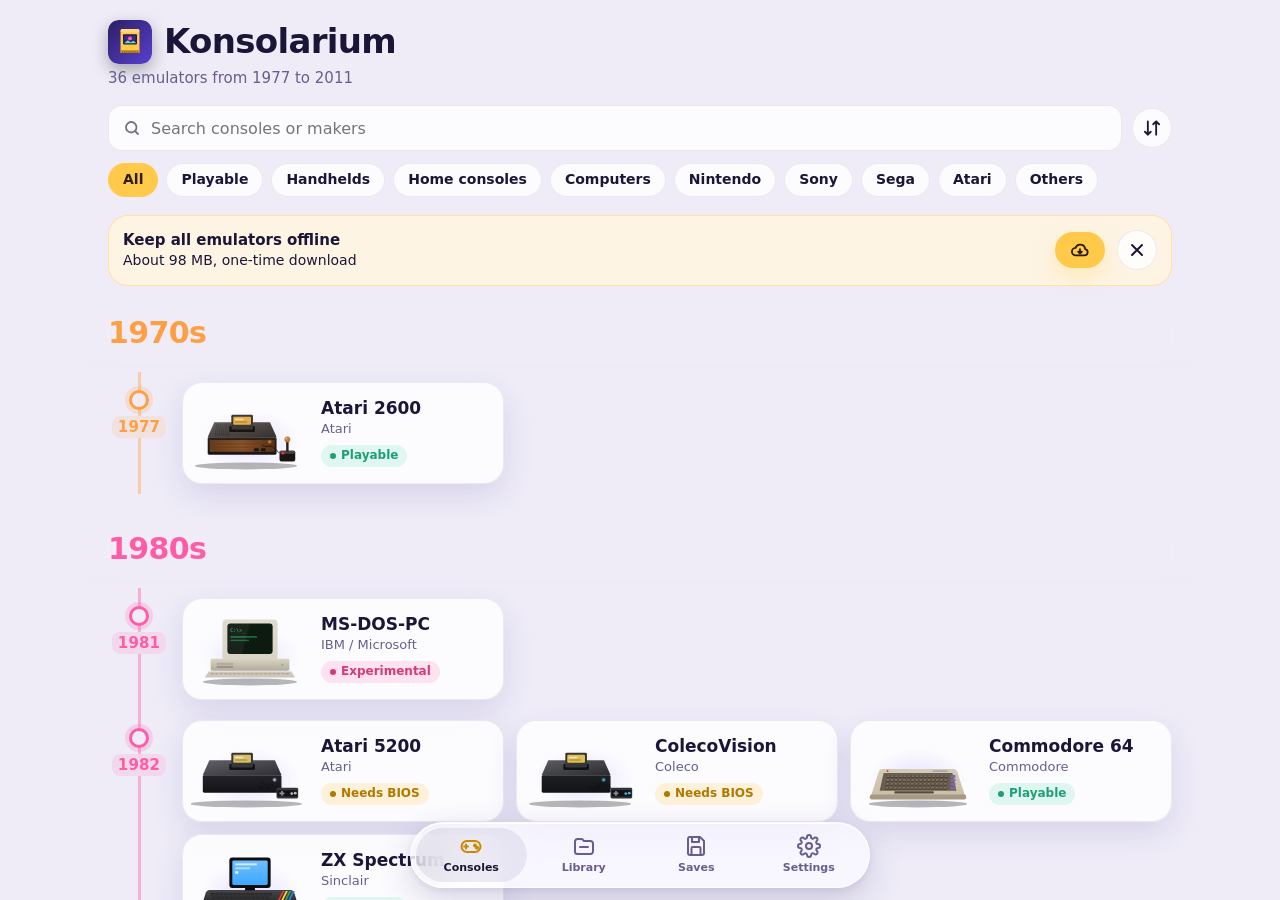
==== commit 3080bb26: "Add files via upload" ====
--- a/index.html
+++ b/index.html
@@ -14,18 +14,18 @@
   <link rel="manifest" href="manifest.webmanifest">
   <link rel="icon" href="icons/icon-cart-192.png">
   <link rel="apple-touch-icon" href="icons/icon-cart-180.png">
-  <link rel="stylesheet" href="css/app.css?v=1.3.1">
-  <link rel="stylesheet" href="css/pad.css?v=1.3.1">
+  <link rel="stylesheet" href="css/app.css?v=1.5.1">
+  <link rel="stylesheet" href="css/pad.css?v=1.5.1">
 </head>
 <body>
-  <main id="view" aria-live="polite"></main>
+  <div id="scroller"><main id="view" aria-live="polite"></main></div>
   <nav id="tabbar" aria-label="Navigation"></nav>
-  <script src="js/i18n.js?v=1.3.1"></script>
-  <script src="js/common.js?v=1.3.1"></script>
-  <script src="js/backup.js?v=1.3.1"></script>
-  <script src="js/systems.js?v=1.3.1"></script>
-  <script src="js/art.js?v=1.3.1"></script>
-  <script src="js/pad.js?v=1.3.1"></script>
-  <script src="js/app.js?v=1.3.1"></script>
+  <script src="js/i18n.js?v=1.5.1"></script>
+  <script src="js/common.js?v=1.5.1"></script>
+  <script src="js/backup.js?v=1.5.1"></script>
+  <script src="js/systems.js?v=1.5.1"></script>
+  <script src="js/art.js?v=1.5.1"></script>
+  <script src="js/pad.js?v=1.5.1"></script>
+  <script src="js/app.js?v=1.5.1"></script>
 </body>
 </html>
--- a/css/app.css
+++ b/css/app.css
@@ -130,6 +130,13 @@
 [data-bg="plain"] #bg { background: var(--bg); }
 
 /* ---------- Grundlayout ---------- */
+/* Feste App-Hülle: nur #scroller scrollt. Dadurch steht die Tableiste auf jeder Seite
+   an derselben Stelle (iOS verschiebt feste Elemente sonst je nach Seitenlänge). */
+html, body { overflow: hidden; overscroll-behavior: none; }
+#scroller {
+  position: fixed; inset: 0; overflow-x: hidden; overflow-y: auto;
+  -webkit-overflow-scrolling: touch; overscroll-behavior-y: contain;
+}
 #view {
   min-height: 100%;
   padding: calc(var(--safe-t) + 14px) calc(var(--safe-r) + 18px) calc(var(--tabbar-h) + var(--safe-b) + 28px) calc(var(--safe-l) + 18px);
@@ -193,19 +200,23 @@
   -webkit-mask-image: linear-gradient(#000 78%, transparent); mask-image: linear-gradient(#000 78%, transparent);
   padding-bottom: 14px;
 }
-.year { display: grid; grid-template-columns: 62px 1fr; gap: 0 12px; position: relative; }
+/* Zeitleiste: eine durchgehende Linie in gleichmäßiger Farbe; Kreis und Jahreszahl
+   sitzen exakt mittig auf der Linie (Spalte 62 px → Mitte bei 31 px). */
+.year { --tl-x: 31px; display: grid; grid-template-columns: 62px 1fr; gap: 0 12px; position: relative; }
 .year::before {
-  content: ""; position: absolute; inset-inline-start: 22px; top: 0; bottom: 0; width: 3px; border-radius: 2px;
-  background: linear-gradient(var(--dc), color-mix(in srgb, var(--dc) 50%, transparent));
-  opacity: 0.55;
-}
-.year-mark { position: relative; padding-top: 18px; }
+  content: ""; position: absolute; inset-inline-start: calc(var(--tl-x) - 1.5px); top: 0; bottom: 0; width: 3px;
+  background: color-mix(in srgb, var(--dc) 42%, transparent);
+}
+.year-mark { position: relative; display: flex; flex-direction: column; align-items: center; padding-top: 18px; }
 .year-mark::before {
-  content: ""; position: absolute; inset-inline-start: 16px; top: 22px; width: 15px; height: 15px; border-radius: 50%;
-  background: var(--bg); border: 3px solid var(--dc); box-shadow: 0 0 0 4px color-mix(in srgb, var(--dc) 20%, transparent);
+  content: ""; box-sizing: border-box; display: block; width: 20px; height: 20px; border-radius: 50%; flex: none;
+  background: var(--bg); border: 3.5px solid var(--dc); box-shadow: 0 0 0 4px color-mix(in srgb, var(--dc) 20%, transparent);
+  position: relative; z-index: 1;
 }
 .year-mark span {
-  display: block; margin-top: 22px; margin-inline-start: 2px; font-weight: 800; font-size: 15px; color: var(--dc);
+  position: relative; z-index: 1; display: block; margin-top: 6px; padding: 3px 6px; border-radius: 8px; text-align: center;
+  font-weight: 800; font-size: 15px; line-height: 1.1; color: var(--dc);
+  background: color-mix(in srgb, var(--bg) 86%, var(--dc));
   font-variant-numeric: tabular-nums; letter-spacing: 0.01em;
 }
 .year-cards { display: grid; gap: 12px; padding: 10px 0; grid-template-columns: 1fr; }
@@ -591,15 +602,20 @@
   box-shadow: 0 0 0 2px var(--line2), 0 16px 40px rgba(0, 0, 0, 0.35); overflow: hidden;
 }
 .pp-screen {
-  position: absolute; left: 10px; right: 10px; top: 28px; aspect-ratio: 3 / 2; border-radius: 6px;
+  position: absolute; z-index: 1; left: 0; top: 0; width: 100%; height: 50%;
   background:
     linear-gradient(transparent 62%, #3f8f3a 62%, #3f8f3a 70%, #8a5a2b 70%),
     radial-gradient(circle at 75% 30%, #ffe27a 0 9%, transparent 10%),
     linear-gradient(#4aa3ff, #a9dcff);
   image-rendering: pixelated;
 }
-#ppad { position: absolute; left: 0; right: 0; top: 20px; bottom: 0; }
-.pp-sys { width: min(100%, 360px); }
+#ppad { position: absolute; inset: 0; }
+.pp-phone.q { width: min(100%, 400px); height: 196px; }
+.pp-stage { position: absolute; left: 0; right: 0; top: 20px; bottom: 0; overflow: hidden; }
+.pp-phone.q .pp-stage { top: 0; left: 18px; right: 18px; }
+.pp-stage .kb-mark { font-size: 7px; top: 8px; }
+.pp-stage .kbody[data-kind="body"][data-o="p"] { border-radius: 14px 14px 0 0; }
+.pp-ctl { display: grid; gap: 8px; width: min(100%, 360px); }
 .skin-grid { display: grid; grid-template-columns: repeat(3, 1fr); gap: 10px; }
 .skin-card {
   display: grid; justify-items: center; gap: 8px; padding: 12px 6px; border-radius: var(--r-md);
@@ -622,3 +638,91 @@
 .detail-hero .art img { position: absolute; inset: 0; }
 .row.stack .sub-below { flex: 1 1 100%; font-size: 13px; line-height: 1.35; color: var(--muted); margin-top: -2px; }
 .seg button { white-space: nowrap; }
+
+/* ---------- 1.4.0 ---------- */
+/* Skin-Vorschau: Gehäuse, eigenes Bild, „wie alle Konsolen“ */
+.skin-card .sw-body { width: 60px; height: 30px; padding: 0 7px; align-items: center; gap: 4px; border-radius: 9px;
+  background: linear-gradient(var(--g-1), var(--g-2)); box-shadow: inset 0 1px 0 rgba(255, 255, 255, 0.3), 0 2px 6px rgba(0, 0, 0, 0.25); }
+.skin-card .sw-body i { width: 11px; height: 11px; border-radius: 50%; background: radial-gradient(circle at 35% 30%, var(--b-hi), var(--b-bg) 55%, var(--b-lo)); }
+.skin-card .sw-body i:first-child { width: 15px; height: 6px; border-radius: 2px; background: var(--d-bg); margin-right: auto; }
+.skin-card .sw-img { width: 60px; height: 30px; border-radius: 9px; overflow: hidden; background: #000; }
+.skin-card .sw-img img { width: 100%; height: 100%; object-fit: cover; }
+.skin-card .sw-inherit i { width: 26px; height: 20px; border-radius: 7px; border: 1.5px dashed var(--muted); }
+.img-slots { display: grid; grid-template-columns: 1fr 1fr; gap: 10px; }
+.img-slot { display: grid; justify-items: center; align-content: start; gap: 8px; padding: 12px 10px; border-radius: var(--r-md); background: var(--surface); border: 1px solid var(--line); text-align: center; font-size: 14px; }
+.img-slot .ithumb { width: 100%; height: 150px; border-radius: 12px; background: var(--plinth); display: grid; place-items: center; overflow: hidden; color: var(--muted); border: 1.5px dashed var(--line2); }
+.img-slot .ithumb img { width: 100%; height: 100%; object-fit: contain; }
+.img-slot .ithumb svg { width: 30px; height: 30px; }
+
+/* Emulatoren verwalten */
+.emu-sum { margin-top: 12px; padding: 16px; border-radius: var(--r-lg, 20px); background: var(--surface); border: 1px solid var(--line); display: grid; gap: 10px; }
+.emu-nums { display: flex; align-items: baseline; gap: 8px; flex-wrap: wrap; }
+.emu-nums b { font-size: 26px; font-weight: 800; letter-spacing: -0.02em; }
+.emu-nums span, .emu-cnt { color: var(--muted); font-size: 14px; }
+.emu-meter { height: 10px; border-radius: 5px; background: var(--line); overflow: hidden; }
+.emu-meter div { height: 100%; border-radius: 5px; background: var(--gold); }
+.emu-sum .btn-row { margin-top: 4px; }
+.emu-row .lbl { min-width: 0; }
+.emu-row .val { display: grid; justify-items: end; gap: 2px; font-size: 13px; white-space: nowrap; }
+.emu-ok { color: var(--green, #2fb784); font-weight: 750; font-size: 12px; }
+.emu-row .btn.icon { width: 40px; padding: 0; flex: none; }
+.emu-row.have .btn.icon { color: var(--muted); }
+.spin { width: 16px; height: 16px; border-radius: 50%; border: 2.5px solid var(--line2); border-top-color: var(--gold); animation: spin 0.8s linear infinite; }
+@keyframes spin { to { transform: rotate(360deg); } }
+
+/* Statistik */
+.st-hero { margin-top: 14px; display: grid; gap: 2px; }
+.st-hero b { font-size: 40px; line-height: 1.05; font-weight: 850; letter-spacing: -0.03em; }
+.st-hero span { color: var(--muted); font-size: 15px; font-weight: 600; }
+.st-tiles { display: grid; grid-template-columns: repeat(3, 1fr); gap: 10px; margin-top: 16px; }
+.st-tiles div { padding: 12px; border-radius: var(--r-md); background: var(--surface); border: 1px solid var(--line); display: grid; gap: 2px; }
+.st-tiles b { font-size: 22px; font-weight: 800; }
+.st-tiles span { font-size: 12.5px; color: var(--muted); font-weight: 600; }
+.st-days { padding: 14px 12px 10px; border-radius: var(--r-md); background: var(--surface); border: 1px solid var(--line); }
+.sd-cap { font-size: 14px; font-weight: 700; margin: 0 4px 10px; min-height: 1.3em; }
+.sd-plot { display: grid; grid-template-columns: repeat(14, 1fr); gap: 4px; height: 130px; align-items: stretch; }
+.sd-col { display: grid; grid-template-rows: 1fr auto; justify-items: center; gap: 6px; padding: 0; background: none; min-width: 0; }
+.sd-col .sd-bar { align-self: end; width: min(14px, 70%); border-radius: 4px 4px 0 0; background: var(--gold); opacity: 0.85; }
+.sd-col::before { content: ""; grid-row: 1; grid-column: 1; align-self: end; width: 100%; height: 1px; background: var(--line2); }
+.sd-col .sd-bar { grid-row: 1; grid-column: 1; }
+.sd-col .sd-x { font-size: 11px; color: var(--muted); font-weight: 650; }
+.sd-col.today .sd-x { color: var(--text); font-weight: 800; }
+.sd-col.sel .sd-bar { opacity: 1; box-shadow: 0 0 0 2px var(--bg), 0 0 0 3.5px var(--gold); }
+.st-list { padding: 4px 0; }
+.sbar { padding: 10px 14px; border-bottom: 1px solid var(--line); }
+.sbar:last-child { border-bottom: 0; }
+.sb-top { display: flex; justify-content: space-between; gap: 10px; align-items: baseline; }
+.sb-l { min-width: 0; font-weight: 700; font-size: 14.5px; overflow: hidden; text-overflow: ellipsis; white-space: nowrap; }
+.sb-l small { display: block; font-weight: 600; font-size: 12px; color: var(--muted); }
+.sb-v { flex: none; font-size: 13.5px; font-weight: 700; color: var(--muted); }
+.sb-track { margin-top: 6px; height: 6px; border-radius: 3px; background: var(--line); overflow: hidden; }
+.sb-track i { display: block; height: 100%; border-radius: 3px; background: var(--gold); }
+:root[data-theme="light"] .sd-col .sd-bar, :root[data-theme="light"] .sb-track i, :root[data-theme="light"] .emu-meter div { background: #c58400; }
+:root[data-theme="light"] .sd-col.sel .sd-bar { box-shadow: 0 0 0 2px var(--bg), 0 0 0 3.5px #c58400; }
+:root[data-theme="light"] .emu-ok { color: #1d8a5c; }
+.row > .select { flex: 0 1 auto; min-width: 0; max-width: 62%; text-overflow: ellipsis; }
+.row > .lbl { min-width: 0; }
+.emu-sum .btn { white-space: nowrap; padding-left: 12px; padding-right: 12px; }
+
+/* Anleitung */
+.help-list { overflow: hidden; }
+.help-item { border-bottom: 1px solid var(--line); }
+.help-item:last-child { border-bottom: 0; }
+.help-item summary { list-style: none; display: flex; align-items: center; gap: 12px; padding: 12px 14px; cursor: pointer; min-height: 52px; -webkit-tap-highlight-color: transparent; }
+.help-item summary::-webkit-details-marker { display: none; }
+.help-item summary .lbl { flex: 1; font-weight: 650; }
+.help-item .help-chev { display: grid; color: var(--muted); transition: transform 0.2s; }
+.help-item .help-chev svg { width: 18px; height: 18px; }
+.help-item[open] .help-chev { transform: rotate(90deg); }
+:root[dir="rtl"] .help-item:not([open]) .help-chev { transform: rotate(180deg); }
+.help-item ul { margin: 0; padding: 0 16px 14px 64px; display: grid; gap: 7px; color: var(--muted); font-size: 14.5px; line-height: 1.45; }
+:root[dir="rtl"] .help-item ul { padding: 0 64px 14px 16px; }
+.help-item li::marker { color: var(--gold); }
+@media (prefers-reduced-motion: reduce) { .help-item .help-chev { transition: none; } }
+.help-item summary .ico { width: 32px; height: 32px; border-radius: 9px; display: grid; place-items: center; flex: none; color: #fff; }
+.help-item summary .ico svg { width: 18px; height: 18px; }
+
+/* Notizen auf der Spielseite */
+.notes-area { display: block; width: 100%; min-height: 110px; resize: vertical; padding: 12px 14px; border-radius: var(--r-md); border: 1px solid var(--line); background: var(--surface); color: var(--text); font: inherit; font-size: 16px; line-height: 1.45; }
+.notes-area:focus { outline: 2px solid var(--gold); outline-offset: 1px; }
+.row:disabled { opacity: 0.55; }
--- a/css/pad.css
+++ b/css/pad.css
@@ -114,3 +114,99 @@
   .kpad-edit { width: min(360px, calc(100% - 300px)); padding: 8px 10px 10px; }
   .kpad-edit p { display: none; }
 }
+
+/* ---------- Gehäuse-Skins (eigene Entwürfe) ---------- */
+[data-skin="kreide"] {
+  --g-1: #f4f2ed; --g-2: #dad6cc; --g-ink: rgba(70, 64, 56, 0.34); --g-well: rgba(60, 50, 40, 0.1);
+  --b-bg: #3d4351; --b-hi: #5d6576; --b-lo: #22262f; --b-fg: #e8ebf1; --b-on-fg: #fff;
+  --d-bg: #3a3f4b; --d-lo: #1e2128; --d-fg: #959cab; --p-bg: #bbb7ad; --p-fg: #4a463f; --k-bg: #3d4351; --s-bg: rgba(60, 50, 40, 0.12);
+}
+[data-skin="kobalt"] {
+  --g-1: #3159cc; --g-2: #1c3994; --g-ink: rgba(255, 255, 255, 0.3); --g-well: rgba(0, 8, 50, 0.28);
+  --b-bg: #eef1f9; --b-hi: #ffffff; --b-lo: #aab4d6; --b-fg: #1d3a96; --b-on-fg: #1d3a96;
+  --d-bg: #e7ebf6; --d-lo: #9ea9cf; --d-fg: #3c5bb8; --p-bg: #17318a; --p-fg: #cdd7ff; --k-bg: #eef1f9; --s-bg: rgba(0, 8, 50, 0.3);
+}
+[data-skin="koralle"] {
+  --g-1: #f37e66; --g-2: #d65840; --g-ink: rgba(95, 22, 10, 0.32); --g-well: rgba(85, 15, 5, 0.2);
+  --b-bg: #fff0de; --b-hi: #fffaf3; --b-lo: #d5b998; --b-fg: #c2432c; --b-on-fg: #c2432c;
+  --d-bg: #4b2b25; --d-lo: #281410; --d-fg: #c9988c; --p-bg: #b5412b; --p-fg: #ffe8db; --k-bg: #fff0de; --s-bg: rgba(85, 15, 5, 0.22);
+}
+[data-skin="graphit"] {
+  --g-1: #363840; --g-2: #1d1e23; --g-ink: rgba(255, 255, 255, 0.17); --g-well: rgba(0, 0, 0, 0.38);
+  --b-bg: #ff8a1f; --b-hi: #ffb35f; --b-lo: #b45806; --b-fg: #2a1500; --b-on-fg: #2a1500;
+  --d-bg: #18191d; --d-lo: #040405; --d-fg: #6d707a; --p-bg: #4b4d56; --p-fg: #d8dae0; --k-bg: #ff8a1f; --s-bg: rgba(0, 0, 0, 0.4);
+}
+[data-skin="salbei"] {
+  --g-1: #adc5a7; --g-2: #87a481; --g-ink: rgba(28, 48, 28, 0.34); --g-well: rgba(20, 40, 20, 0.17);
+  --b-bg: #2f4a3a; --b-hi: #4c6d58; --b-lo: #182a1f; --b-fg: #e5eedf; --b-on-fg: #fff;
+  --d-bg: #2f4a3a; --d-lo: #182a1f; --d-fg: #8fae95; --p-bg: #6d8a67; --p-fg: #f1f6ed; --k-bg: #2f4a3a; --s-bg: rgba(20, 40, 20, 0.2);
+}
+[data-skin="mitternacht"] {
+  --g-1: #3b307d; --g-2: #231b52; --g-ink: rgba(255, 201, 74, 0.34); --g-well: rgba(5, 2, 25, 0.35);
+  --b-bg: #ffc94a; --b-hi: #ffe293; --b-lo: #bd8c10; --b-fg: #2b1d00; --b-on-fg: #2b1d00;
+  --d-bg: #19133f; --d-lo: #07051a; --d-fg: #8e83d0; --p-bg: #534899; --p-fg: #ece8ff; --k-bg: #ffc94a; --s-bg: rgba(5, 2, 25, 0.38);
+}
+
+/* Gehäuse hinter Spielbild und Tasten */
+.kbody { position: absolute; inset: 0; z-index: 0; overflow: hidden; pointer-events: none; }
+.kbody[hidden] { display: none !important; }
+.kbody[data-kind="body"] {
+  --grain: url("data:image/svg+xml,%3Csvg xmlns='http://www.w3.org/2000/svg' width='180' height='180'%3E%3Cfilter id='n'%3E%3CfeTurbulence type='fractalNoise' baseFrequency='.85' numOctaves='2' stitchTiles='stitch'/%3E%3CfeColorMatrix values='0 0 0 0 0 0 0 0 0 0 0 0 0 0 0 .16 0 0 0 0'/%3E%3C/filter%3E%3Crect width='100%25' height='100%25' filter='url(%23n)'/%3E%3C/svg%3E");
+  background: var(--grain), linear-gradient(var(--g-1), var(--g-2));
+}
+.kbody[data-kind="body"][data-o="p"] { top: var(--gh); border-radius: 26px 26px 0 0; box-shadow: inset 0 1px 0 rgba(255, 255, 255, 0.35), 0 -6px 18px rgba(0, 0, 0, 0.35); }
+.kbody[data-kind="body"][data-o="q"] { left: calc(-1 * env(safe-area-inset-left, 0px)); right: calc(-1 * env(safe-area-inset-right, 0px)); top: -50px; }
+.kbody .kb-mark {
+  position: absolute; left: 50%; top: 16px; transform: translateX(-50%);
+  font: 800 11px/1 system-ui, -apple-system, "Segoe UI", sans-serif; letter-spacing: 0.32em; color: var(--g-ink);
+  text-shadow: 0 1px 0 rgba(255, 255, 255, 0.18); white-space: nowrap;
+}
+.kbody[data-o="q"] .kb-mark { display: none; }
+.kbody[data-kind="img"] { background: #000; }
+.kbody[data-kind="img"] img { position: absolute; display: block; object-fit: fill; user-select: none; -webkit-user-drag: none; }
+
+/* Tasten im Gehäuse: Kunststoff mit Tiefe */
+.kpad[data-body] .pc { opacity: 1; }
+.kpad[data-body] .pc.kb {
+  border: 0; color: var(--b-fg);
+  background: radial-gradient(120% 120% at 32% 24%, var(--b-hi) 0%, var(--b-bg) 46%, var(--b-lo) 100%);
+  box-shadow: 0 0 0 calc(var(--sz) * 0.085) var(--g-well), 0 calc(var(--sz) * 0.06) 0 var(--b-lo), 0 calc(var(--sz) * 0.1) calc(var(--sz) * 0.18) rgba(0, 0, 0, 0.32), inset 0 1px 1px rgba(255, 255, 255, 0.4);
+  text-shadow: 0 1px 0 rgba(255, 255, 255, 0.2);
+}
+.kpad[data-body] .pc.kb.on {
+  color: var(--b-on-fg); background: radial-gradient(120% 120% at 32% 24%, var(--b-bg) 0%, var(--b-lo) 100%);
+  transform: translate(-50%, calc(-50% + var(--sz) * 0.045)) scale(0.97);
+  box-shadow: 0 0 0 calc(var(--sz) * 0.085) var(--g-well), 0 1px 0 var(--b-lo), 0 2px 6px rgba(0, 0, 0, 0.3), inset 0 2px 6px rgba(0, 0, 0, 0.22);
+}
+.kpad[data-body] .pc.k-pill, .kpad[data-body] .pc.k-sh {
+  background: linear-gradient(var(--p-bg), color-mix(in srgb, var(--p-bg) 82%, #000)); color: var(--p-fg); text-shadow: none;
+  box-shadow: 0 0 0 calc(var(--sz) * 0.05) var(--g-well), 0 2px 0 color-mix(in srgb, var(--p-bg) 60%, #000), 0 4px 8px rgba(0, 0, 0, 0.25), inset 0 1px 0 rgba(255, 255, 255, 0.25);
+}
+.kpad[data-body] .pc.k-pill.on, .kpad[data-body] .pc.k-sh.on { background: color-mix(in srgb, var(--p-bg) 80%, #000); color: var(--p-fg); }
+.kpad[data-body] .pc.dpad::before {
+  content: ""; position: absolute; inset: -5%; border-radius: 50%; z-index: -1;
+  background: var(--g-well); box-shadow: inset 0 2px 5px rgba(0, 0, 0, 0.22), 0 1px 0 rgba(255, 255, 255, 0.2);
+}
+.kpad[data-body] .dpad .arm { border: 0; border-radius: 9px; background: var(--d-bg); box-shadow: 0 calc(var(--sz) * 0.025) 0 var(--d-lo), 0 calc(var(--sz) * 0.05) calc(var(--sz) * 0.08) rgba(0, 0, 0, 0.32), inset 0 1px 0 rgba(255, 255, 255, 0.16); }
+.kpad[data-body] .dpad .arm.v::after { left: 0; right: 0; top: 30%; bottom: 30%; background: var(--d-bg); }
+.kpad[data-body] .dpad .arm.v::before {
+  content: ""; position: absolute; z-index: 1; left: 50%; top: 50%; width: 52%; aspect-ratio: 1; transform: translate(-50%, -50%); border-radius: 50%;
+  background: radial-gradient(circle at 50% 40%, rgba(0, 0, 0, 0.28), transparent 70%);
+}
+.kpad[data-body] .dpad .ar { z-index: 2; opacity: 0.7; }
+.kpad[data-body] .pc.stick { border: 0; background: var(--g-well); box-shadow: inset 0 3px 10px rgba(0, 0, 0, 0.35), 0 1px 0 rgba(255, 255, 255, 0.2); }
+.kpad[data-body] .stick .knob { background: radial-gradient(circle at 35% 30%, var(--b-hi), var(--b-bg) 55%, var(--b-lo)); box-shadow: 0 4px 10px rgba(0, 0, 0, 0.4), inset 0 1px 1px rgba(255, 255, 255, 0.4); }
+.kpad[data-body] [data-c="rw"] { --b-bg: var(--p-bg); --b-hi: color-mix(in srgb, var(--p-bg) 70%, #fff); --b-lo: color-mix(in srgb, var(--p-bg) 70%, #000); --b-fg: var(--p-fg); --b-on-fg: var(--p-fg); }
+
+/* Eigenes Skin-Bild: Tasten als unsichtbare Berührungsflächen */
+.kpad.ghost .pc { opacity: 1; }
+.kpad.ghost .pc.kb, .kpad.ghost .dpad .arm, .kpad.ghost .pc.stick {
+  background: transparent !important; border-color: transparent !important; box-shadow: none !important; color: transparent !important; text-shadow: none !important;
+  -webkit-backdrop-filter: none !important; backdrop-filter: none !important;
+}
+.kpad.ghost .dpad .arm.v::after { background: transparent !important; }
+.kpad.ghost .dpad .ar { opacity: 0 !important; }
+.kpad.ghost .stick .knob { opacity: 0.35; }
+.kpad.ghost .pc.kb.on { background: rgba(255, 255, 255, 0.24) !important; }
+.kpad.ghost .dpad.u .ar.u, .kpad.ghost .dpad.d .ar.d, .kpad.ghost .dpad.l .ar.l, .kpad.ghost .dpad.r .ar.r { opacity: 0.6 !important; }
+.kpad.ghost.editing .pc { background: rgba(255, 201, 74, 0.12) !important; }
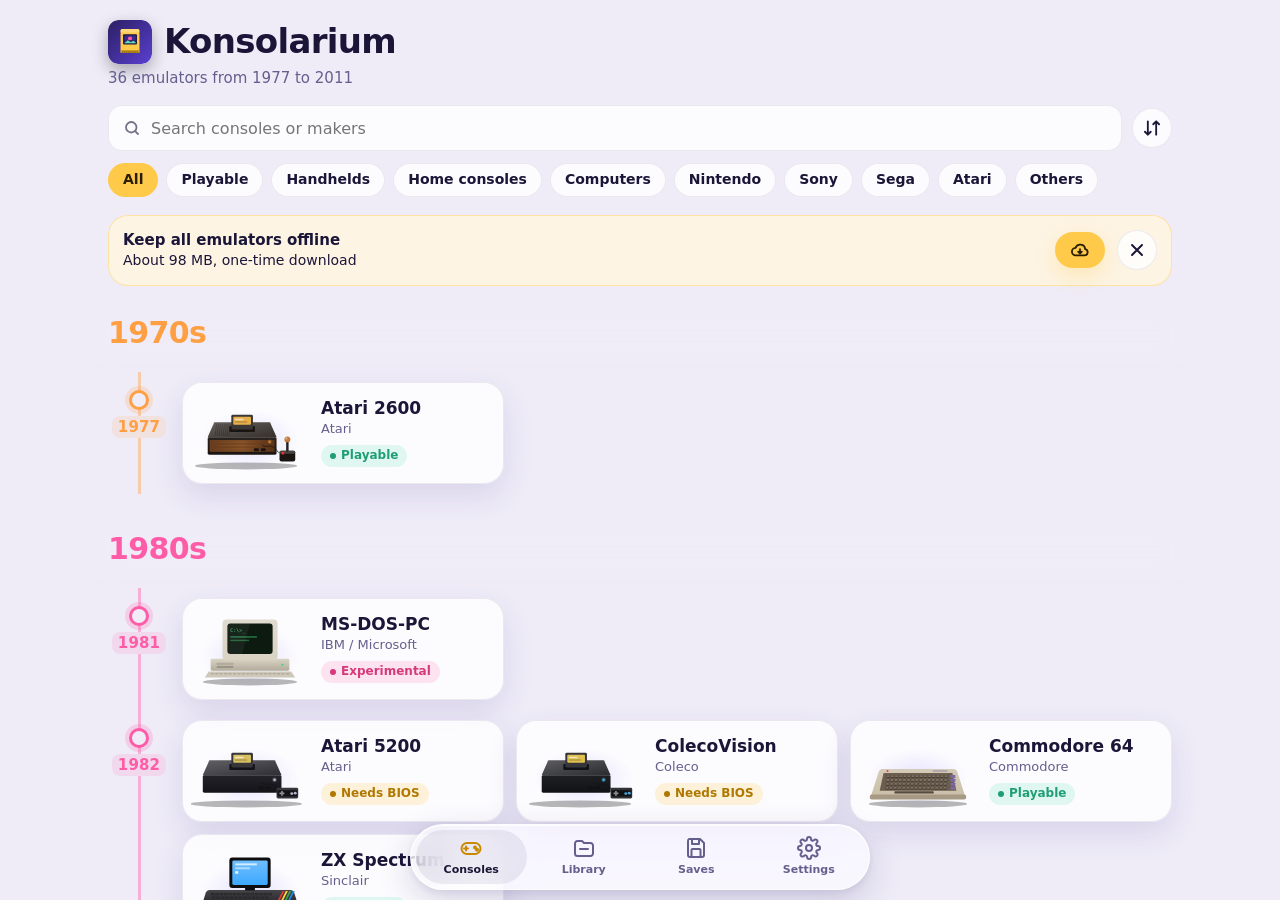
==== commit 49be42dc: "Add files via upload" ====
--- a/index.html
+++ b/index.html
@@ -14,18 +14,37 @@
   <link rel="manifest" href="manifest.webmanifest">
   <link rel="icon" href="icons/icon-cart-192.png">
   <link rel="apple-touch-icon" href="icons/icon-cart-180.png">
-  <link rel="stylesheet" href="css/app.css?v=1.5.1">
-  <link rel="stylesheet" href="css/pad.css?v=1.5.1">
+  <link rel="stylesheet" href="css/app.css?v=1.5.2">
+  <link rel="stylesheet" href="css/pad.css?v=1.5.2">
 </head>
-<body>
+<body class="shell">
+  <script>
+    /* Echte Bildschirmhöhe: Als Home-Bildschirm-App meldet iOS 26 eine zu kurze Höhe
+       (unten bleibt sonst ein Streifen frei und die Tableiste sitzt zu hoch). */
+    (function () {
+      var fit = function () {
+        var h = window.innerHeight;
+        var standalone = window.navigator.standalone === true || (window.matchMedia && matchMedia('(display-mode: standalone)').matches);
+        if (standalone && window.screen) {
+          var land = matchMedia('(orientation: landscape)').matches;
+          var sh = land ? Math.min(screen.width, screen.height) : Math.max(screen.width, screen.height);
+          if (sh > h && sh - h < 120) h = sh;
+        }
+        document.documentElement.style.setProperty('--app-h', h + 'px');
+      };
+      fit();
+      window.addEventListener('resize', fit);
+      window.addEventListener('orientationchange', function () { setTimeout(fit, 300); });
+    })();
+  </script>
   <div id="scroller"><main id="view" aria-live="polite"></main></div>
   <nav id="tabbar" aria-label="Navigation"></nav>
-  <script src="js/i18n.js?v=1.5.1"></script>
-  <script src="js/common.js?v=1.5.1"></script>
-  <script src="js/backup.js?v=1.5.1"></script>
-  <script src="js/systems.js?v=1.5.1"></script>
-  <script src="js/art.js?v=1.5.1"></script>
-  <script src="js/pad.js?v=1.5.1"></script>
-  <script src="js/app.js?v=1.5.1"></script>
+  <script src="js/i18n.js?v=1.5.2"></script>
+  <script src="js/common.js?v=1.5.2"></script>
+  <script src="js/backup.js?v=1.5.2"></script>
+  <script src="js/systems.js?v=1.5.2"></script>
+  <script src="js/art.js?v=1.5.2"></script>
+  <script src="js/pad.js?v=1.5.2"></script>
+  <script src="js/app.js?v=1.5.2"></script>
 </body>
 </html>
--- a/css/app.css
+++ b/css/app.css
@@ -137,6 +137,11 @@
   position: fixed; inset: 0; overflow-x: hidden; overflow-y: auto;
   -webkit-overflow-scrolling: touch; overscroll-behavior-y: contain;
 }
+/* App-Hülle in voller Bildschirmhöhe. Alles, was sonst „fixed“ wäre, sitzt absolut in dieser Hülle –
+   iOS 26 zeichnet feste Elemente nicht bis zum unteren Rand, absolute schon. */
+body.shell { position: relative; height: var(--app-h, 100%); min-height: 100%; }
+body.shell #scroller, body.shell #bg, body.shell .overlay, body.shell .kerem-layer { position: absolute; }
+body.shell #tabbar, body.shell #toast { position: absolute; }
 #view {
   min-height: 100%;
   padding: calc(var(--safe-t) + 14px) calc(var(--safe-r) + 18px) calc(var(--tabbar-h) + var(--safe-b) + 28px) calc(var(--safe-l) + 18px);
@@ -429,7 +434,7 @@
 
 /* ---------- Tableiste: schwebende Glas-Kapsel ---------- */
 #tabbar {
-  position: fixed; z-index: 20; left: 50%; bottom: max(12px, calc(var(--safe-b) - 6px)); transform: translateX(-50%);
+  position: fixed; z-index: 20; left: 50%; bottom: max(10px, calc(var(--safe-b) - 12px)); transform: translateX(-50%);
   width: min(calc(100% - var(--safe-l) - var(--safe-r) - 28px), 460px);
   padding: 5px; border-radius: 999px;
   background: color-mix(in srgb, var(--bg) 52%, transparent);
